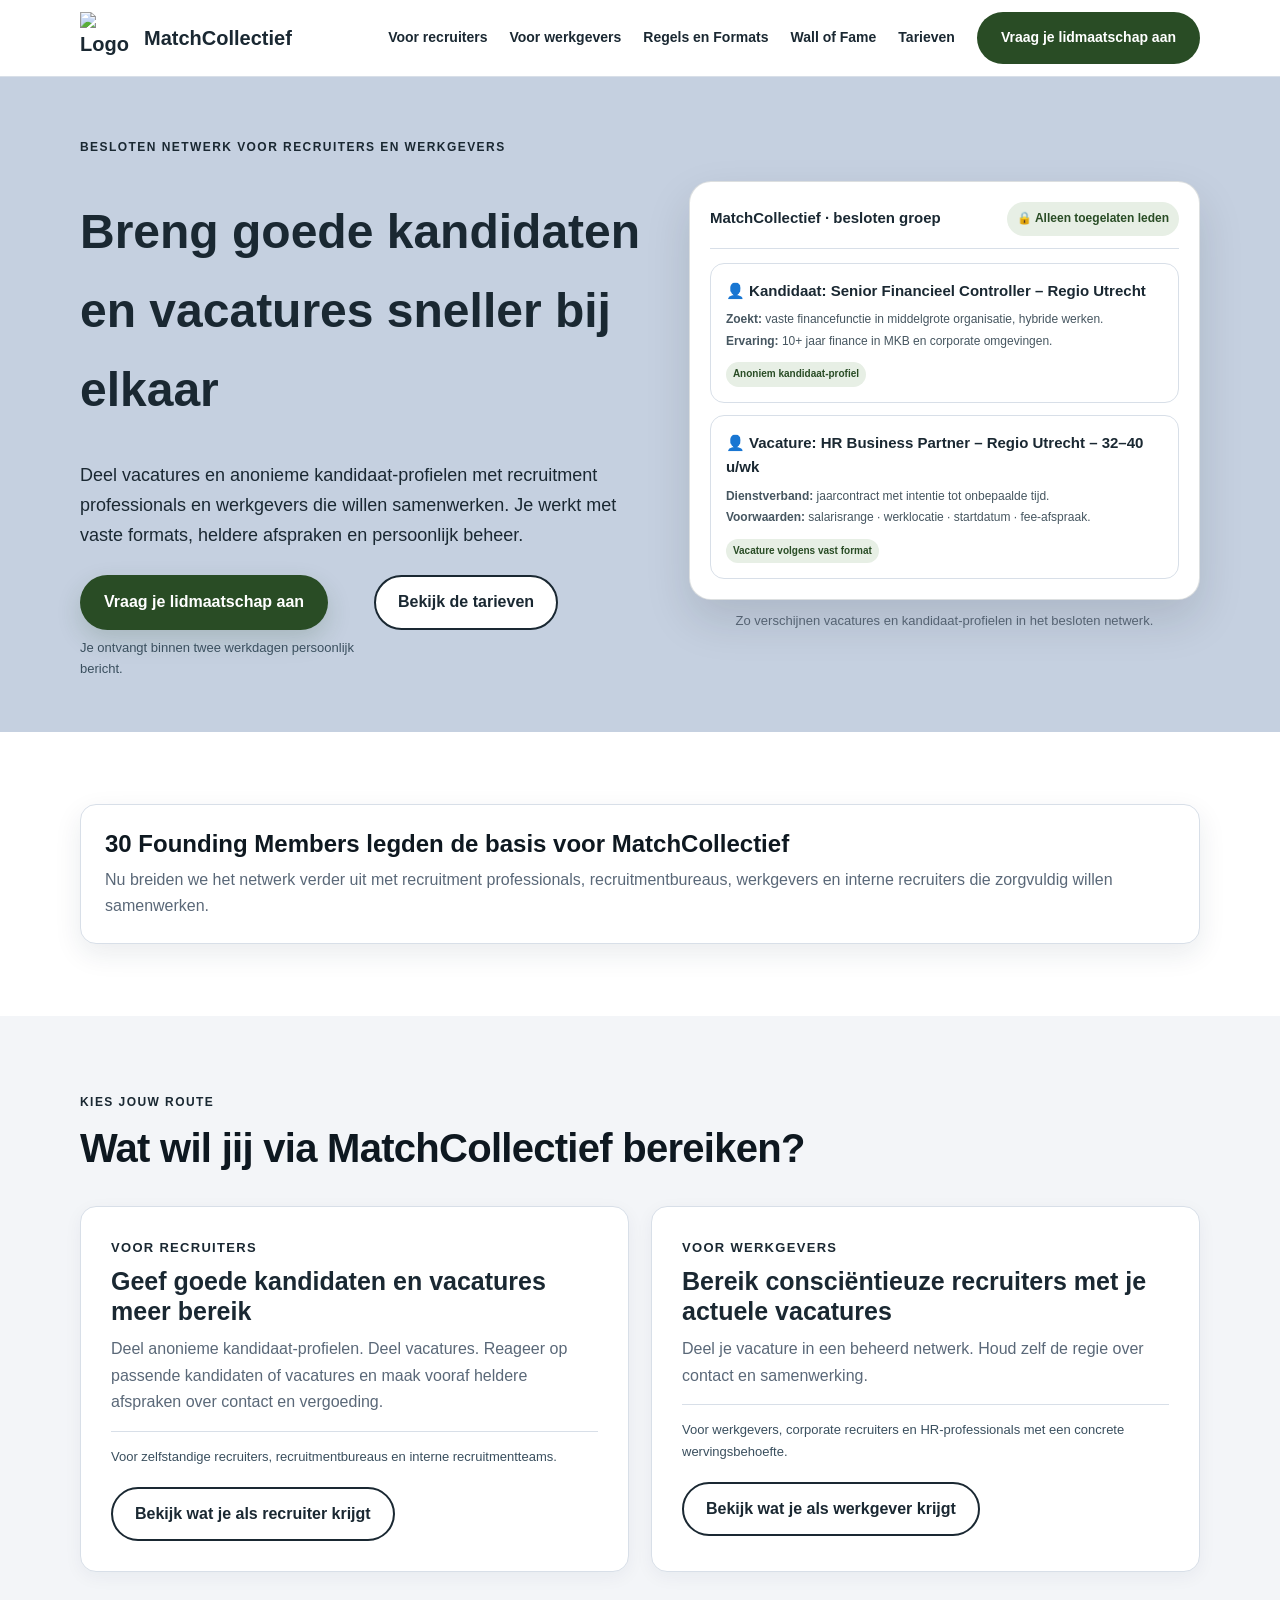
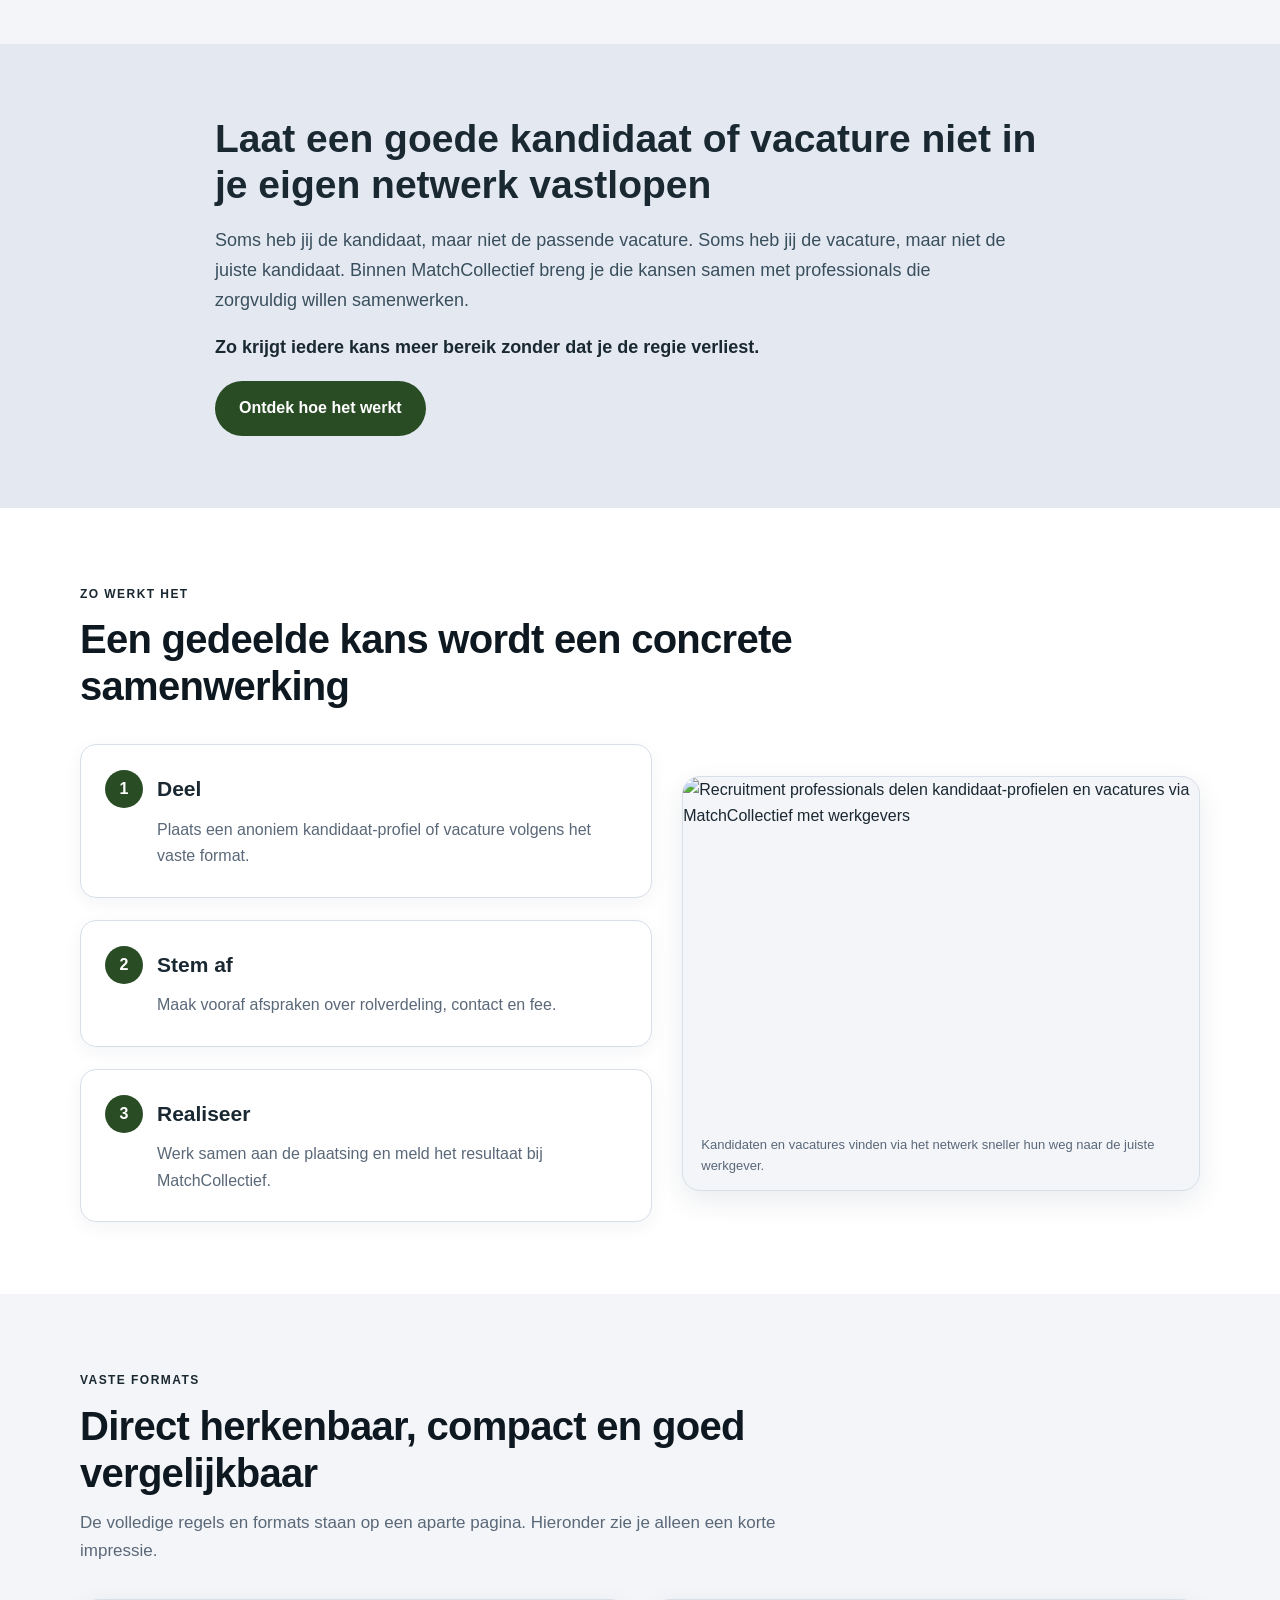
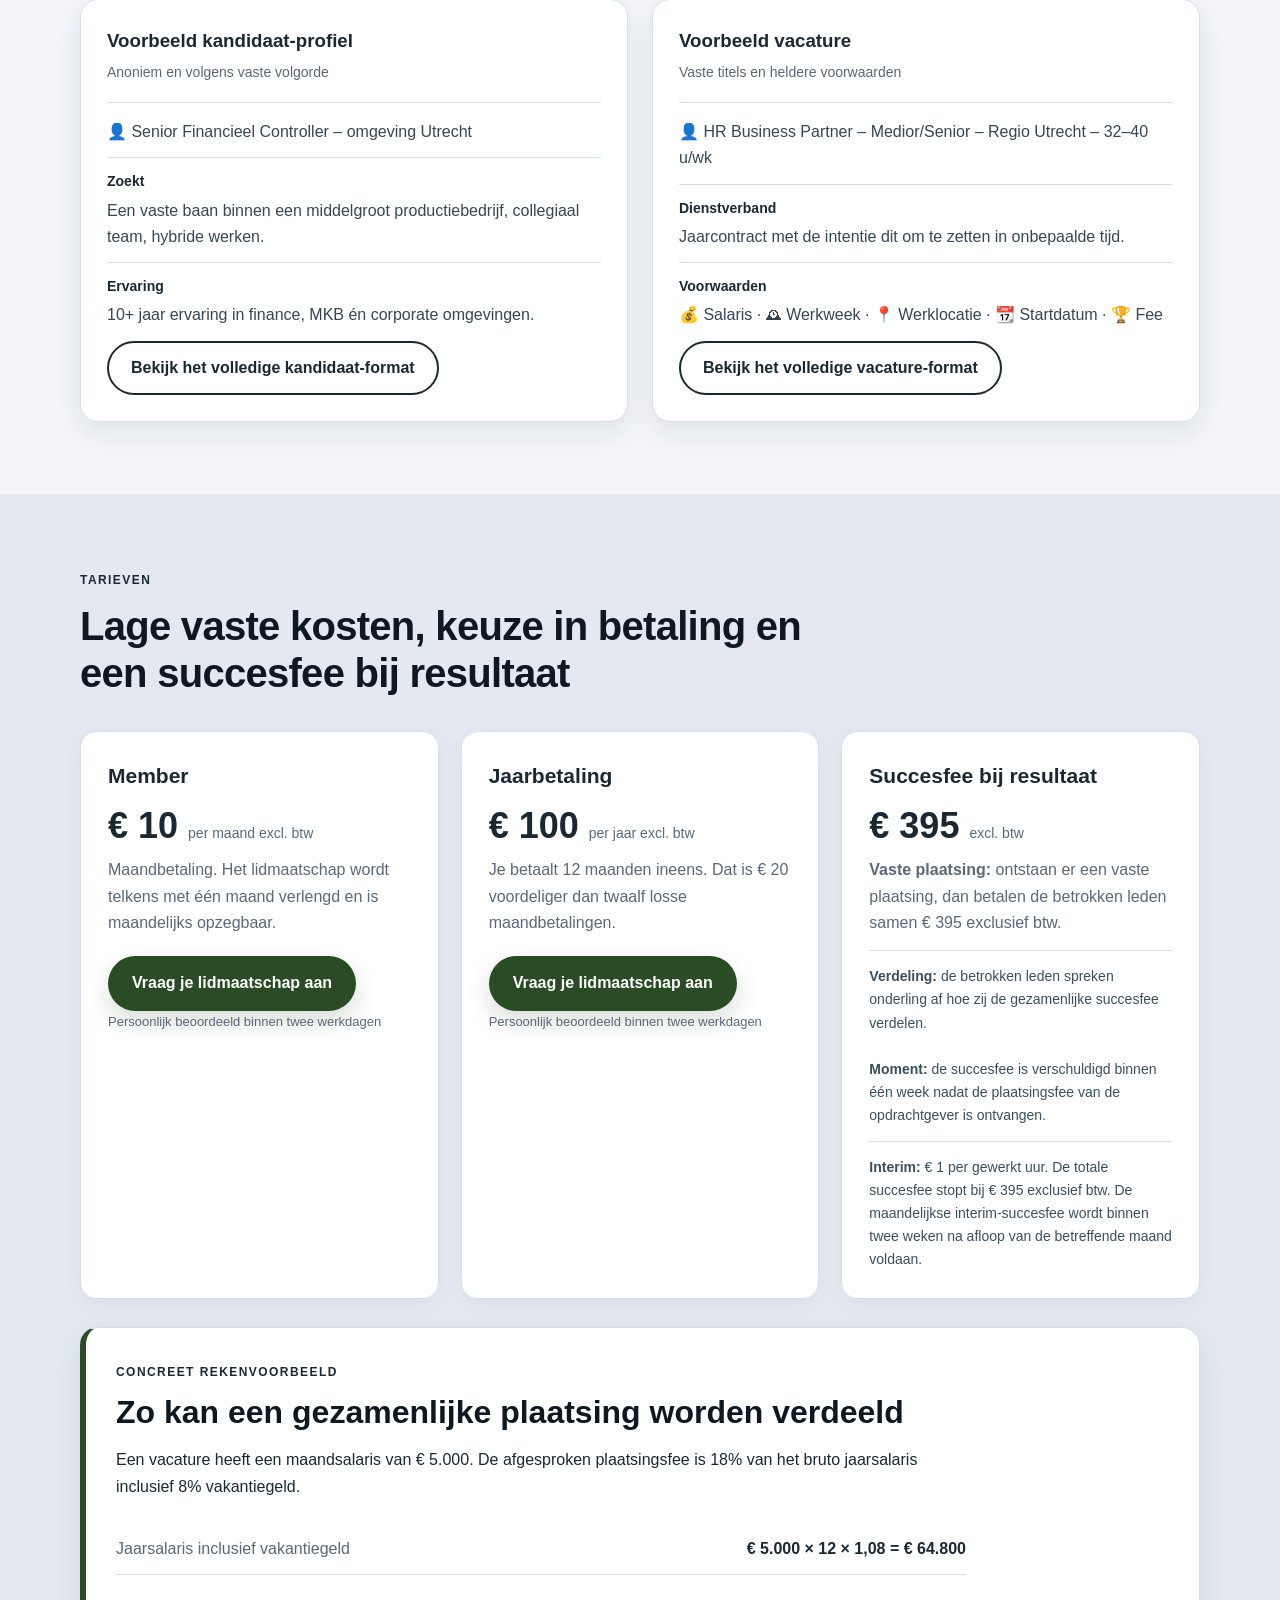
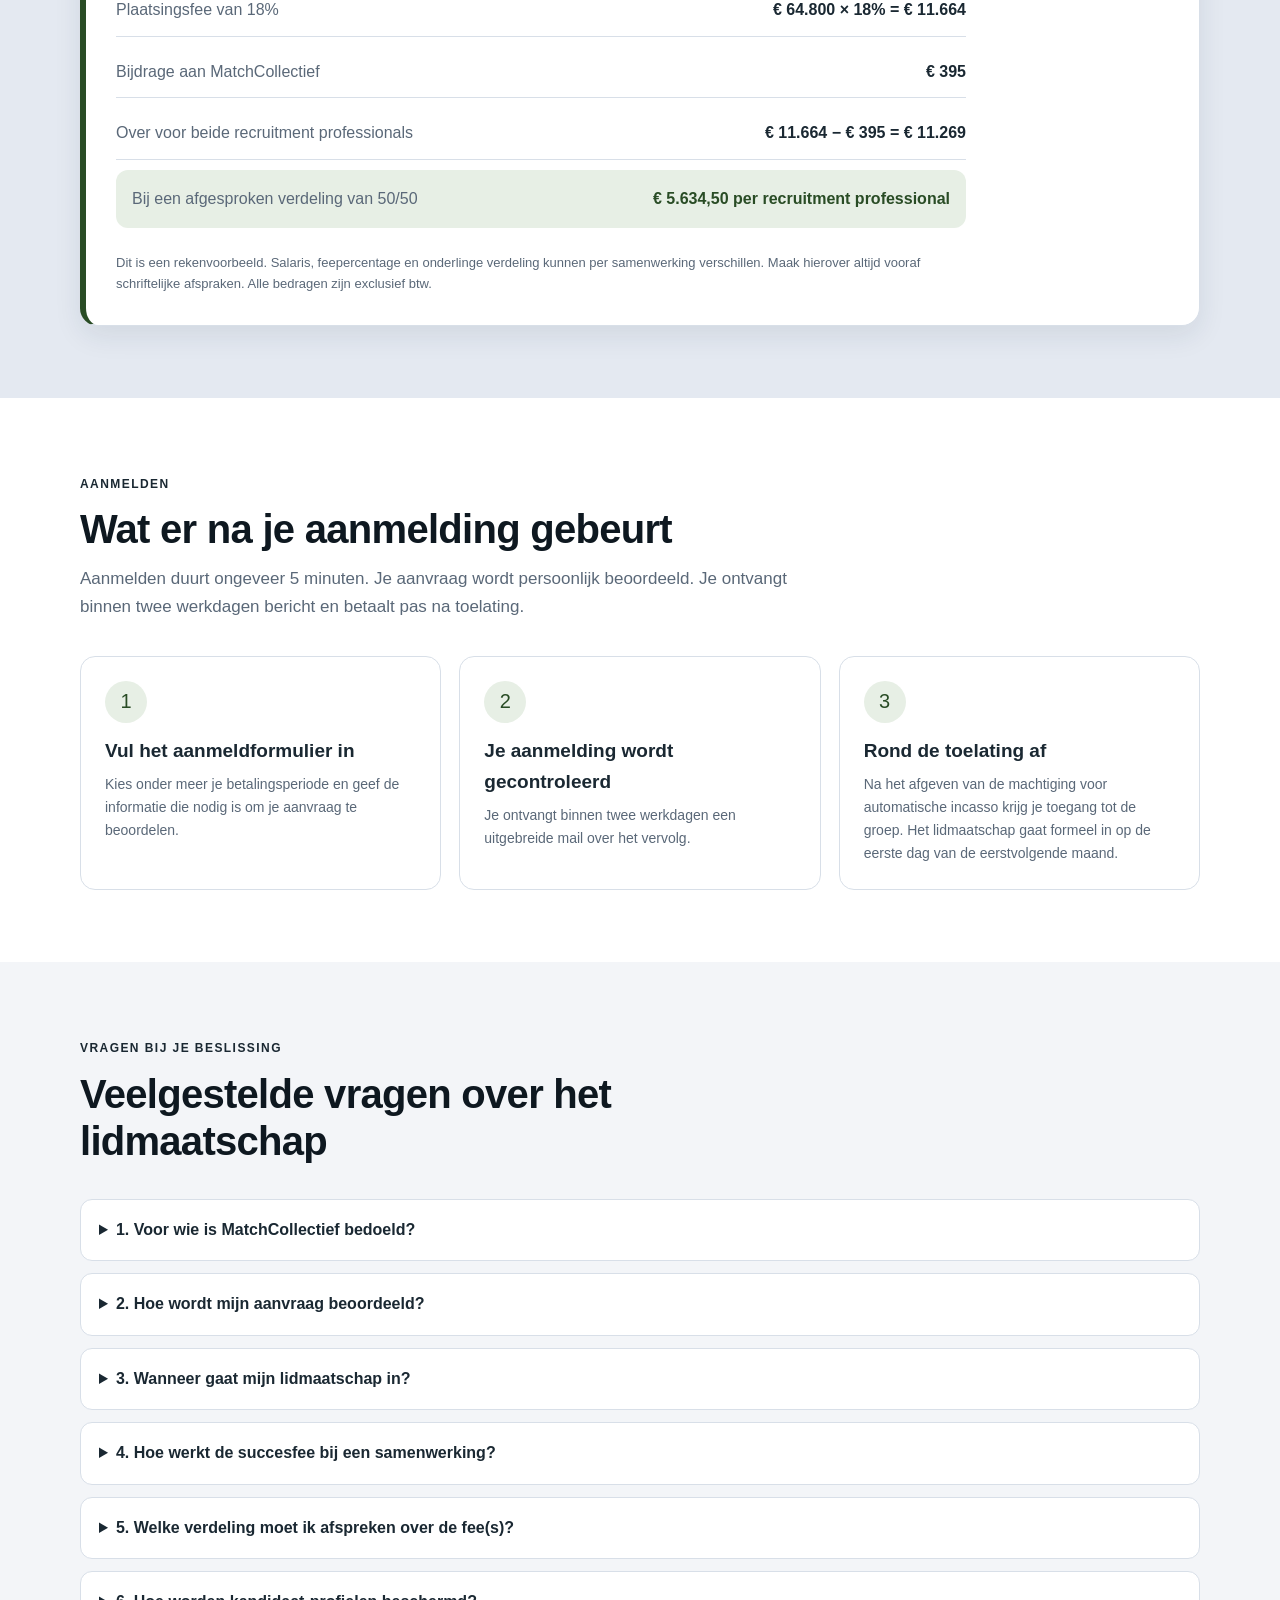
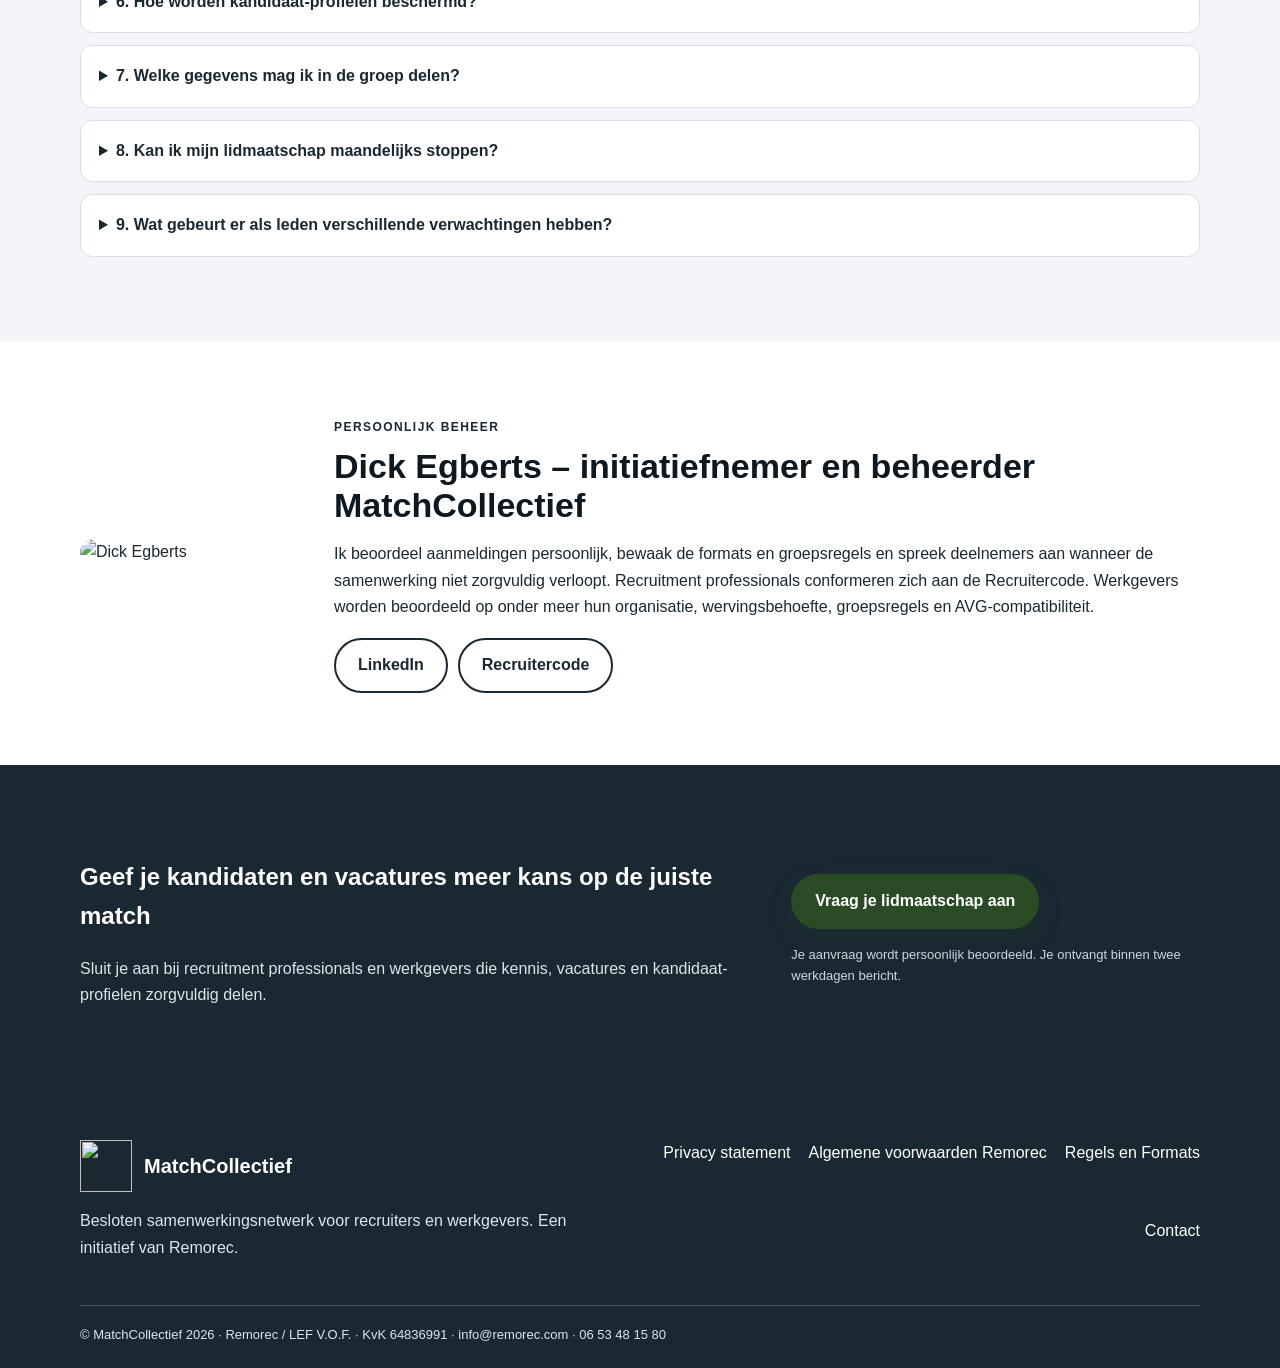
==== index.html @ 3b67b308 "Add files via upload" ====
<!doctype html><html lang="nl"><head><meta charset="utf-8"><meta name="viewport" content="width=device-width,initial-scale=1"><title>MatchCollectief | Vraag je lidmaatschap aan</title><meta name="description" content="Deel vacatures en anonieme kandidaat-profielen in een zorgvuldig beheerd netwerk voor recruiters en werkgevers."><link rel="stylesheet" href="assets/style.css"><link rel="icon" href="assets/matchcollectief-logo.webp"><meta name="theme-color" content="#C5D0E0"></head><body>
<nav><div class="wrap nav-inner">
<a class="brand" href="index.html"><img src="assets/matchcollectief-logo.webp" alt="Logo MatchCollectief"><span>MatchCollectief</span></a>
<button class="menu-toggle" aria-label="Menu openen">☰</button>
<div class="nav-links">
<a href="voor-recruiters.html">Voor recruiters</a><a href="voor-werkgevers.html">Voor werkgevers</a><a href="regels-en-formats.html">Regels en Formats</a><a href="wall-of-fame.html">Wall of Fame</a><a href="index.html#tarieven">Tarieven</a><a class="btn btn-green" href="aanmelden.html">Vraag je lidmaatschap aan</a>
</div></div></nav><header class="hero-conversion"><div class="wrap hero-grid"><div><span class="eyebrow">BESLOTEN NETWERK VOOR RECRUITERS EN WERKGEVERS</span><h1>Breng goede kandidaten en vacatures sneller bij elkaar</h1><p class="lead">Deel vacatures en anonieme kandidaat-profielen met recruitment professionals en werkgevers die willen samenwerken. Je werkt met vaste formats, heldere afspraken en persoonlijk beheer.</p><div class="primary-wrap"><div class="primary-action"><a class="btn btn-primary-site" href="aanmelden.html">Vraag je lidmaatschap aan</a><span class="helper">Je ontvangt binnen twee werkdagen persoonlijk bericht.</span></div><a class="btn btn-outline" href="#tarieven">Bekijk de tarieven</a></div></div><div><div class="product-visual" aria-label="Voorbeeld van berichten in de besloten MatchCollectief-groep">
<div class="product-head"><div class="group-name">MatchCollectief · besloten groep</div><div class="lock-badge">🔒 Alleen toegelaten leden</div></div>
<div class="network-post"><h4>👤 Kandidaat: Senior Financieel Controller – Regio Utrecht</h4><p><strong>Zoekt:</strong> vaste financefunctie in middelgrote organisatie, hybride werken.</p><p><strong>Ervaring:</strong> 10+ jaar finance in MKB en corporate omgevingen.</p><span class="post-chip">Anoniem kandidaat-profiel</span></div>
<div class="network-post"><h4>👤 Vacature: HR Business Partner – Regio Utrecht – 32–40 u/wk</h4><p><strong>Dienstverband:</strong> jaarcontract met intentie tot onbepaalde tijd.</p><p><strong>Voorwaarden:</strong> salarisrange · werklocatie · startdatum · fee-afspraak.</p><span class="post-chip">Vacature volgens vast format</span></div>
</div><p class="product-caption">Zo verschijnen vacatures en kandidaat-profielen in het besloten netwerk.</p></div></div></header><section><div class="wrap"><div class="member-proof"><h3>30 Founding Members legden de basis voor MatchCollectief</h3><p>Nu breiden we het netwerk verder uit met recruitment professionals, recruitmentbureaus, werkgevers en interne recruiters die zorgvuldig willen samenwerken.</p>
<!-- ACTUELE CIJFERS: hier later maximaal 3 controleerbare metrics toevoegen: gedeelde vacatures, gedeelde kandidaat-profielen, samenwerkingen/plaatsingen. Niet tonen zolang cijfers niet betrouwbaar/substantieel zijn. -->
</div></div></section><section class="alt"><div class="wrap"><div class="section-head"><span class="eyebrow">KIES JOUW ROUTE</span><h2>Wat wil jij via MatchCollectief bereiken?</h2></div><div class="grid-2">
<article class="card route-card"><div class="route-title">Voor recruiters</div><h3>Geef goede kandidaten en vacatures meer bereik</h3><p>Deel anonieme kandidaat-profielen. Deel vacatures. Reageer op passende kandidaten of vacatures en maak vooraf heldere afspraken over contact en vergoeding.</p><p class="extra">Voor zelfstandige recruiters, recruitmentbureaus en interne recruitmentteams.</p><a class="btn btn-outline" href="voor-recruiters.html">Bekijk wat je als recruiter krijgt</a></article>
<article class="card route-card"><div class="route-title">Voor werkgevers</div><h3>Bereik consciëntieuze recruiters met je actuele vacatures</h3><p>Deel je vacature in een beheerd netwerk. Houd zelf de regie over contact en samenwerking.</p><p class="extra">Voor werkgevers, corporate recruiters en HR-professionals met een concrete wervingsbehoefte.</p><a class="btn btn-outline" href="voor-werkgevers.html">Bekijk wat je als werkgever krijgt</a></article>
</div></div></section><section class="desire-block"><div class="wrap desire-inner"><h2>Laat een goede kandidaat of vacature niet in je eigen netwerk vastlopen</h2><p>Soms heb jij de kandidaat, maar niet de passende vacature. Soms heb jij de vacature, maar niet de juiste kandidaat. Binnen MatchCollectief breng je die kansen samen met professionals die zorgvuldig willen samenwerken.</p><p class="closing">Zo krijgt iedere kans meer bereik zonder dat je de regie verliest.</p><a class="btn btn-green" href="#zo-werkt-het">Ontdek hoe het werkt</a></div></section><section id="zo-werkt-het"><div class="wrap"><div class="section-head"><span class="eyebrow">ZO WERKT HET</span><h2>Een gedeelde kans wordt een concrete samenwerking</h2></div><div class="working-grid"><div class="grid-3 steps"><article class="card step"><h3>Deel</h3><p>Plaats een anoniem kandidaat-profiel of vacature volgens het vaste format.</p></article><article class="card step"><h3>Stem af</h3><p>Maak vooraf afspraken over rolverdeling, contact en fee.</p></article><article class="card step"><h3>Realiseer</h3><p>Werk samen aan de plaatsing en meld het resultaat bij MatchCollectief.</p></article></div><figure class="working-visual"><img src="assets/matchcollectief-werking.webp" alt="Recruitment professionals delen kandidaat-profielen en vacatures via MatchCollectief met werkgevers" width="1200" height="800" loading="lazy"><figcaption>Kandidaten en vacatures vinden via het netwerk sneller hun weg naar de juiste werkgever.</figcaption></figure></div></div></section><section class="alt"><div class="wrap"><div class="section-head"><span class="eyebrow">VASTE FORMATS</span><h2>Direct herkenbaar, compact en goed vergelijkbaar</h2><p>De volledige regels en formats staan op een aparte pagina. Hieronder zie je alleen een korte impressie.</p></div><div class="format-grid">
<div class="format-card"><h3>Voorbeeld kandidaat-profiel</h3><div class="format-sub">Anoniem en volgens vaste volgorde</div><div class="format-block"><div class="format-copy">👤 Senior Financieel Controller – omgeving Utrecht</div></div><div class="format-block"><div class="format-label">Zoekt</div><div class="format-copy">Een vaste baan binnen een middelgroot productiebedrijf, collegiaal team, hybride werken.</div></div><div class="format-block"><div class="format-label">Ervaring</div><div class="format-copy">10+ jaar ervaring in finance, MKB én corporate omgevingen.</div></div><a class="btn btn-outline" href="regels-en-formats.html#kandidaat">Bekijk het volledige kandidaat-format</a></div>
<div class="format-card"><h3>Voorbeeld vacature</h3><div class="format-sub">Vaste titels en heldere voorwaarden</div><div class="format-block"><div class="format-copy">👤 HR Business Partner – Medior/Senior – Regio Utrecht – 32–40 u/wk</div></div><div class="format-block"><div class="format-label">Dienstverband</div><div class="format-copy">Jaarcontract met de intentie dit om te zetten in onbepaalde tijd.</div></div><div class="format-block"><div class="format-label">Voorwaarden</div><div class="format-copy">💰 Salaris · 🕰 Werkweek · 📍 Werklocatie · 📆 Startdatum · 🏆 Fee</div></div><a class="btn btn-outline" href="regels-en-formats.html#vacature">Bekijk het volledige vacature-format</a></div>
</div></div></section><!-- RESULTATEN UIT HET NETWERK: voorlopig bewust niet gepubliceerd. Bij iedere toekomstige website-update opnieuw beoordelen zodra controleerbare cases/ervaringen beschikbaar zijn. --><section class="brand-section" id="tarieven"><div class="wrap"><div class="section-head"><span class="eyebrow">TARIEVEN</span><h2>Lage vaste kosten, keuze in betaling en een succesfee bij resultaat</h2></div><div class="grid-3">
<article class="card"><h3>Member</h3><div class="price">€ 10 <small>per maand excl. btw</small></div><p>Maandbetaling. Het lidmaatschap wordt telkens met één maand verlengd en is maandelijks opzegbaar.</p><a class="btn btn-primary-site" href="aanmelden.html?betaling=maand">Vraag je lidmaatschap aan</a><p class="apply-note">Persoonlijk beoordeeld binnen twee werkdagen</p></article>
<article class="card"><h3>Jaarbetaling</h3><div class="price">€ 100 <small>per jaar excl. btw</small></div><p>Je betaalt 12 maanden ineens. Dat is € 20 voordeliger dan twaalf losse maandbetalingen.</p><a class="btn btn-primary-site" href="aanmelden.html?betaling=jaar">Vraag je lidmaatschap aan</a><p class="apply-note">Persoonlijk beoordeeld binnen twee werkdagen</p></article>
<article class="card"><h3>Succesfee bij resultaat</h3><div class="price">€ 395 <small>excl. btw</small></div><p><strong>Vaste plaatsing:</strong> ontstaan er een vaste plaatsing, dan betalen de betrokken leden samen € 395 exclusief btw.</p><div class="fee-detail"><strong>Verdeling:</strong> de betrokken leden spreken onderling af hoe zij de gezamenlijke succesfee verdelen.<br><br><strong>Moment:</strong> de succesfee is verschuldigd binnen één week nadat de plaatsingsfee van de opdrachtgever is ontvangen.</div><div class="fee-detail"><strong>Interim:</strong> € 1 per gewerkt uur. De totale succesfee stopt bij € 395 exclusief btw. De maandelijkse interim-succesfee wordt binnen twee weken na afloop van de betreffende maand voldaan.</div></article>
</div><div class="fee-example"><div class="fee-example-copy"><span class="eyebrow">CONCREET REKENVOORBEELD</span><h3>Zo kan een gezamenlijke plaatsing worden verdeeld</h3><p>Een vacature heeft een maandsalaris van € 5.000. De afgesproken plaatsingsfee is 18% van het bruto jaarsalaris inclusief 8% vakantiegeld.</p><div class="calculation"><div><span>Jaarsalaris inclusief vakantiegeld</span><strong>€ 5.000 × 12 × 1,08 = € 64.800</strong></div><div><span>Plaatsingsfee van 18%</span><strong>€ 64.800 × 18% = € 11.664</strong></div><div><span>Bijdrage aan MatchCollectief</span><strong>€ 395</strong></div><div><span>Over voor beide recruitment professionals</span><strong>€ 11.664 − € 395 = € 11.269</strong></div><div class="calculation-result"><span>Bij een afgesproken verdeling van 50/50</span><strong>€ 5.634,50 per recruitment professional</strong></div></div><p class="fine-print">Dit is een rekenvoorbeeld. Salaris, feepercentage en onderlinge verdeling kunnen per samenwerking verschillen. Maak hierover altijd vooraf schriftelijke afspraken. Alle bedragen zijn exclusief btw.</p></div></div></div></section><section><div class="wrap"><div class="section-head"><span class="eyebrow">AANMELDEN</span><h2>Wat er na je aanmelding gebeurt</h2><p>Aanmelden duurt ongeveer 5 minuten. Je aanvraag wordt persoonlijk beoordeeld. Je ontvangt binnen twee werkdagen bericht en betaalt pas na toelating.</p></div><div class="process-grid"><article class="process-item"><div class="process-icon">1</div><h3>Vul het aanmeldformulier in</h3><p>Kies onder meer je betalingsperiode en geef de informatie die nodig is om je aanvraag te beoordelen.</p></article><article class="process-item"><div class="process-icon">2</div><h3>Je aanmelding wordt gecontroleerd</h3><p>Je ontvangt binnen twee werkdagen een uitgebreide mail over het vervolg.</p></article><article class="process-item"><div class="process-icon">3</div><h3>Rond de toelating af</h3><p>Na het afgeven van de machtiging voor automatische incasso krijg je toegang tot de groep. Het lidmaatschap gaat formeel in op de eerste dag van de eerstvolgende maand.</p></article></div></div></section><section class="alt"><div class="wrap"><div class="section-head"><span class="eyebrow">VRAGEN BIJ JE BESLISSING</span><h2>Veelgestelde vragen over het lidmaatschap</h2></div>
<details><summary>1. Voor wie is MatchCollectief bedoeld?</summary><div class="answer">Voor recruitment professionals en werkgevers die kandidaten en vacatures zorgvuldig willen delen en samenwerken op basis van een fee. Recruiters conformeren zich aan de Recruitercode; werkgevers handelen transparant en AVG-proof. Het netwerk is niet bedoeld voor salespitches, spam of zelfpromotie.</div></details>
<details><summary>2. Hoe wordt mijn aanvraag beoordeeld?</summary><div class="answer">Dick Egberts beoordeelt iedere aanvraag persoonlijk. Bij recruiters wordt de registratie bij de Recruitercode gecontroleerd; beperkte voorlopige toegang is mogelijk voordat definitieve toelating plaatsvindt. Werkgevers worden beoordeeld op een aantoonbare organisatie of zelfstandige onderneming, concrete wervingsbehoefte, akkoord met de groepsregels, AVG-compatibiliteit en geen gebruik voor acquisitie of databouw.</div></details>
<details><summary>3. Wanneer gaat mijn lidmaatschap in?</summary><div class="answer">Na het afgeven van de machtiging voor automatische incasso krijg je toegang tot de groep. Het lidmaatschap gaat formeel in op de eerste dag van de eerstvolgende maand, wanneer de gekozen contributieperiode ingaat.</div></details>
<details><summary>4. Hoe werkt de succesfee bij een samenwerking?</summary><div class="answer">Bij een vaste plaatsing dragen de betrokken leden gezamenlijk een succesfee van € 395 exclusief btw. Zij spreken zelf af hoe zij dat bedrag onderling verdelen. Bij interim geldt € 1 per gewerkt uur tot maximaal € 395 exclusief btw; de maandelijkse fee wordt binnen twee weken na afloop van de maand voldaan.</div></details>
<details><summary>5. Welke verdeling moet ik afspreken over de fee(s)?</summary><div class="answer">Gangbaar is om fee-bedragen, zowel voor de plaatsing zelf als de succesfee, 50/50 te verdelen. Echter staat het de leden vrij om een andere verdeling te kiezen.</div></details>
<details><summary>6. Hoe worden kandidaat-profielen beschermd?</summary><div class="answer">Kandidaat-profielen worden uitsluitend anoniem geplaatst en mogen geen identificeerbare gegevens bevatten. Kandidaten zijn gesproken en op de hoogte van een eventuele presentatie. Rechtstreeks benaderen buiten de betrokken recruiter om is niet toegestaan.</div></details>
<details><summary>7. Welke gegevens mag ik in de groep delen?</summary><div class="answer">Deel alleen informatie die past binnen het vaste kandidaat- of vacatureformat en waarvoor je een geldige grondslag hebt. Kandidaatgegevens blijven anoniem. Bij een werkgeversvacature mag de organisatienaam en een directe link naar de vacature op de eigen of werken-bij-website worden opgenomen.</div></details>
<details><summary>8. Kan ik mijn lidmaatschap maandelijks stoppen?</summary><div class="answer">Bij maandbetaling is het lidmaatschap maandelijks opzegbaar en eindigt het op de laatste dag van de lopende kalendermaand. Reeds betaalde contributie over die maand wordt niet gerestitueerd. Bij jaarbetaling loopt het lidmaatschap 12 maanden en is het jaarlijks opzegbaar.</div></details>
<details><summary>9. Wat gebeurt er als leden verschillende verwachtingen hebben?</summary><div class="answer">Fee-afspraken en de manier van samenwerken worden vooraf in de post kenbaar gemaakt of onderling afgestemd. Contact met kandidaten en opdrachtgevers verloopt via de betrokken recruiter(s), tenzij anders afgesproken. MatchCollectief bewaakt de groepsregels, maar de leden blijven zelf verantwoordelijk voor hun onderlinge afspraken en overeenkomsten.</div></details>
</div></section><section><div class="wrap profile"><img src="assets/dick-egberts.webp" alt="Dick Egberts"><div><span class="eyebrow">PERSOONLIJK BEHEER</span><h2>Dick Egberts – initiatiefnemer en beheerder MatchCollectief</h2><p>Ik beoordeel aanmeldingen persoonlijk, bewaak de formats en groepsregels en spreek deelnemers aan wanneer de samenwerking niet zorgvuldig verloopt. Recruitment professionals conformeren zich aan de Recruitercode. Werkgevers worden beoordeeld op onder meer hun organisatie, wervingsbehoefte, groepsregels en AVG-compatibiliteit.</p><div class="contact-links"><a class="btn btn-outline" href="https://www.linkedin.com/in/dickegberts/" target="_blank" rel="noopener">LinkedIn</a><a class="btn btn-outline" href="https://recruitercode.nl/?s=Dick+Egberts" target="_blank" rel="noopener">Recruitercode</a></div></div></div></section><section class="final-cta"><div class="wrap cta-grid"><div><h2>Geef je kandidaten en vacatures meer kans op de juiste match</h2><p>Sluit je aan bij recruitment professionals en werkgevers die kennis, vacatures en kandidaat-profielen zorgvuldig delen.</p></div><div class="primary-action"><a class="btn btn-primary-site" href="aanmelden.html">Vraag je lidmaatschap aan</a><span class="apply-note">Je aanvraag wordt persoonlijk beoordeeld. Je ontvangt binnen twee werkdagen bericht.</span></div></div></section><footer><div class="wrap"><div class="footer-grid"><div><a class="brand" style="color:#fff" href="index.html"><img src="assets/matchcollectief-logo.webp" alt=""><span>MatchCollectief</span></a><p>Besloten samenwerkingsnetwerk voor recruiters en werkgevers. Een initiatief van Remorec.</p></div><div class="footer-links"><a href="privacy.html">Privacy statement</a><a href="https://www.remorec.com/" target="_blank" rel="noopener">Algemene voorwaarden Remorec</a><a href="regels-en-formats.html">Regels en Formats</a><a href="mailto:info@remorec.com">Contact</a></div></div><div class="copyright">© MatchCollectief 2026 · Remorec / LEF V.O.F. · KvK 64836991 · info@remorec.com · 06 53 48 15 80</div></div></footer><script src="assets/site.js"></script></body></html>
---- assets/style.css ----
:root{
  --navy:#1A2832;
  --navy-deep:#0E1820;
  --steel:#3A4F5E;
  --brand:#C5D0E0;
  --brand-light:#E4E9F1;
  --paper:#F3F5F8;
  --white:#FFFFFF;
  --text:#1A2832;
  --muted:#5A6878;
  --line:#D8DFE8;
  --green:#294C25;
  --green-hover:#1E391B;
  --green-soft:#E7EFE5;
  --shadow:0 10px 28px rgba(20,43,71,.09);
  --radius:16px;
}
*{box-sizing:border-box}
html{scroll-behavior:smooth}
body{margin:0;font-family:Arial,Helvetica,sans-serif;color:var(--text);background:#fff;line-height:1.65;font-size:16px}
img{max-width:100%;display:block}
a{color:inherit}
.wrap{width:min(1120px,calc(100% - 40px));margin-inline:auto}
nav{position:sticky;top:0;z-index:50;background:rgba(255,255,255,.96);backdrop-filter:blur(10px);border-bottom:1px solid var(--line)}
.nav-inner{min-height:76px;display:flex;align-items:center;justify-content:space-between;gap:24px}
.brand{display:flex;align-items:center;gap:12px;text-decoration:none;font-size:20px;font-weight:800;color:var(--navy)}
.brand img{width:52px;height:52px;object-fit:contain}
.nav-links{display:flex;align-items:center;gap:22px}
.nav-links a{text-decoration:none;font-weight:700;font-size:14px}
.menu-toggle{display:none;border:0;background:none;font-size:28px;color:var(--navy)}
.btn{display:inline-flex;align-items:center;justify-content:center;text-decoration:none;font-weight:800;border-radius:999px;padding:12px 22px;border:2px solid transparent;transition:.2s}
.btn-green{background:var(--green);color:#fff}
.btn-green:hover{background:var(--green-hover);transform:translateY(-1px)}
.btn-outline{border-color:var(--navy);color:var(--navy);background:#fff}
.btn-light{background:#fff;color:var(--navy)}
.hero{background:var(--brand);padding:72px 0 68px;overflow:hidden}
.hero-grid{display:grid;grid-template-columns:1.25fr .75fr;gap:52px;align-items:center}
.eyebrow{display:inline-block;text-transform:uppercase;letter-spacing:.12em;font-size:12px;font-weight:900;color:var(--navy)}
.hero h1{font-size:clamp(34px,4.5vw,50px);line-height:1.12;letter-spacing:-.025em;margin:14px 0 18px;color:var(--navy-deep);max-width:790px}
.hero .lead{font-size:18px;color:var(--steel);max-width:760px}
.actions{display:flex;gap:12px;flex-wrap:wrap;margin-top:26px}
.logo-panel{background:rgba(255,255,255,.62);border:1px solid rgba(26,40,50,.12);border-radius:24px;padding:28px;display:grid;place-items:center}
.logo-panel img{width:min(330px,100%)}
.member-status{margin-top:24px;background:#fff;border-radius:14px;padding:18px 20px;border-left:5px solid var(--green)}
.member-status strong{display:block;color:var(--navy);font-size:19px}
.member-status span{color:var(--muted)}
section{padding:72px 0}
.alt{background:var(--paper)}
.brand-section{background:var(--brand-light)}
.section-head{max-width:760px;margin-bottom:34px}
.section-head h2{font-size:clamp(28px,3.5vw,40px);line-height:1.18;letter-spacing:-.018em;margin:10px 0 12px;color:var(--navy-deep)}
.section-head p{font-size:17px;color:var(--muted);margin:0}
.grid-2,.grid-3{display:grid;gap:22px}
.grid-2{grid-template-columns:repeat(2,1fr)}
.grid-3{grid-template-columns:repeat(3,1fr)}
.card{background:#fff;border:1px solid var(--line);border-radius:var(--radius);padding:27px;box-shadow:0 5px 18px rgba(20,43,71,.05)}
.card h3{margin:0 0 10px;color:var(--navy);font-size:21px}
.card p{margin:0;color:var(--muted)}
.card .btn{margin-top:20px}
.checks{list-style:none;padding:0;margin:0}
.checks li{position:relative;padding:7px 0 7px 28px}
.checks li::before{content:"✓";position:absolute;left:0;color:var(--green);font-weight:900}
.steps{counter-reset:step}
.step{position:relative;padding-left:76px}
.step::before{counter-increment:step;content:counter(step);position:absolute;left:24px;top:25px;width:38px;height:38px;border-radius:50%;background:var(--green);color:#fff;display:grid;place-items:center;font-weight:900}
.price{font-size:36px;font-weight:900;color:var(--navy);line-height:1.1;margin:12px 0}
.price small{font-size:14px;font-weight:400;color:var(--muted)}
.notice{background:var(--green-soft);border:1px solid #BFD1BC;border-radius:14px;padding:18px 20px;margin-top:22px}
.profile{display:grid;grid-template-columns:220px 1fr;gap:34px;align-items:center}
.profile img{border-radius:18px;width:100%}
.profile h2{margin:8px 0 12px;color:var(--navy-deep);font-size:34px;line-height:1.15}
.contact-links{display:flex;gap:10px;flex-wrap:wrap;margin-top:18px}
.format-grid{display:grid;grid-template-columns:1fr 1fr;gap:24px}
.format-card{background:#fff;border:1px solid var(--line);border-radius:18px;padding:26px;box-shadow:var(--shadow)}
.format-card h3{margin:0 0 4px;color:var(--navy)}
.format-card .format-sub{font-size:14px;color:var(--muted);margin-bottom:18px}
.format-block{padding:12px 0;border-top:1px solid var(--line)}
.format-block:first-of-type{border-top:0}
.format-label{font-weight:900;color:var(--navy);font-size:14px}
.format-copy{white-space:pre-line;color:#364752;margin-top:4px}
details{background:#fff;border:1px solid var(--line);border-radius:12px;margin:0 0 12px;padding:0 18px}
summary{cursor:pointer;font-weight:800;color:var(--navy);padding:17px 0}
.answer{padding:0 0 18px;color:var(--muted)}
.cta{background:var(--green);color:#fff}
.cta h2{font-size:clamp(28px,3.6vw,39px);line-height:1.15;margin:0 0 10px}
.cta-grid{display:grid;grid-template-columns:1.25fr .75fr;gap:30px;align-items:center}
.member-grid{display:grid;grid-template-columns:repeat(3,1fr);gap:18px}
.member-card{border:1px solid var(--line);border-radius:14px;background:#fff;padding:22px;display:flex;flex-direction:column;min-height:188px}
.member-card .nr{font-size:12px;font-weight:900;color:var(--steel)}
.member-card h3{margin:7px 0 5px;color:var(--navy)}
.member-card p{margin:0 0 4px;color:var(--muted)}
.member-card a{margin-top:auto;padding-top:12px;color:var(--green);font-weight:900;text-decoration:none}
.member-card.open{border:2px dashed var(--green);background:var(--green-soft)}
.legal{max-width:860px}
.legal h1{font-size:40px;color:var(--navy-deep);line-height:1.15}
.legal h2{font-size:25px;color:var(--navy);margin-top:36px}
.legal h3{font-size:19px;color:var(--navy);margin-top:26px}
.legal p,.legal li{color:#465660}
footer{background:var(--navy);color:#DDE5ED;padding:44px 0 22px}
.footer-grid{display:grid;grid-template-columns:1fr 1fr;gap:30px}
.footer-links{display:flex;justify-content:flex-end;gap:18px;flex-wrap:wrap}
.footer-links a{color:#fff;text-decoration:none}
.copyright{border-top:1px solid #45545E;margin-top:28px;padding-top:18px;font-size:13px}
@media(max-width:880px){
 .hero-grid,.grid-2,.grid-3,.format-grid,.profile,.cta-grid,.footer-grid{grid-template-columns:1fr}
 .member-grid{grid-template-columns:1fr 1fr}
 .menu-toggle{display:block}
 .nav-links{display:none;position:absolute;top:76px;left:0;right:0;background:#fff;padding:20px;box-shadow:var(--shadow);flex-direction:column;align-items:stretch}
 .nav-links.open{display:flex}
 .footer-links{justify-content:flex-start}
}
@media(max-width:560px){
 .wrap{width:min(100% - 28px,1120px)}
 .hero{padding:54px 0}
 .hero h1{font-size:34px}
 .actions{flex-direction:column}
 .btn{width:100%}
 .member-grid{grid-template-columns:1fr}
 section{padding:58px 0}
}

/* v3 homepage conversion additions */
.hero-conversion{background:var(--brand);padding:56px 0 52px}
.hero-conversion .hero-grid{grid-template-columns:1.05fr .95fr;gap:44px;align-items:center}
.hero-conversion h1{font-size:clamp(34px,4vw,48px);max-width:720px}
.hero-conversion .lead{font-size:18px;max-width:720px}
.primary-wrap{margin-top:25px;display:flex;align-items:flex-start;gap:14px;flex-wrap:wrap}
.primary-action{display:flex;flex-direction:column;align-items:flex-start;gap:7px}
.primary-action .helper{font-size:13px;color:var(--steel);max-width:280px}
.btn-primary-site{background:var(--green);color:#fff;box-shadow:0 10px 25px rgba(41,76,37,.18)}
.btn-primary-site:hover{background:var(--green-hover);transform:translateY(-1px)}
.product-visual{position:relative;background:#fff;border:1px solid rgba(26,40,50,.15);border-radius:22px;padding:20px;box-shadow:0 20px 45px rgba(14,24,32,.13)}
.product-head{display:flex;align-items:center;justify-content:space-between;border-bottom:1px solid var(--line);padding-bottom:12px;margin-bottom:14px}
.product-head .group-name{font-weight:900;color:var(--navy);font-size:15px}.lock-badge{font-size:12px;font-weight:800;background:var(--green-soft);color:var(--green);padding:7px 10px;border-radius:999px}
.network-post{border:1px solid var(--line);border-radius:14px;padding:15px;margin-top:12px;background:#fff}
.network-post .post-meta{font-size:11px;color:var(--muted);margin-bottom:8px}.network-post h4{margin:0 0 8px;color:var(--navy);font-size:15px}.network-post p{font-size:12px;line-height:1.45;margin:4px 0;color:#465660}.post-chip{display:inline-block;font-size:10px;font-weight:800;color:var(--green);background:var(--green-soft);padding:4px 7px;border-radius:999px;margin-top:8px}
.product-caption{font-size:13px;color:var(--muted);text-align:center;margin:10px 0 0}
.member-proof{background:#fff;border:1px solid var(--line);border-radius:16px;padding:24px;box-shadow:var(--shadow)}
.member-proof h3{font-size:24px;line-height:1.25;margin:0 0 8px;color:var(--navy-deep)}.member-proof p{margin:0;color:var(--muted)}
.metric-row{display:flex;gap:18px;flex-wrap:wrap;margin-top:16px}.metric{min-width:150px;padding:12px 14px;border-radius:12px;background:var(--paper)}.metric strong{display:block;font-size:24px;color:var(--navy)}.metric span{font-size:12px;color:var(--muted)}
.route-card{padding:30px}.route-card .route-title{font-size:13px;text-transform:uppercase;letter-spacing:.1em;font-weight:900;color:var(--navy)}.route-card h3{font-size:25px;line-height:1.2;margin:8px 0 10px}.route-card .extra{margin-top:15px;padding-top:14px;border-top:1px solid var(--line);font-size:13px;color:var(--steel)}
.desire-block{background:var(--brand-light)}.desire-inner{max-width:850px}.desire-inner h2{font-size:clamp(28px,3.2vw,39px);margin:0 0 12px;line-height:1.18}.desire-inner p{font-size:18px;color:var(--steel);max-width:800px}.desire-inner .closing{font-weight:800;color:var(--navy);margin-top:10px}
.fee-detail{margin-top:14px;padding-top:14px;border-top:1px solid var(--line);font-size:14px;color:var(--steel)}
.success-note{margin-top:28px}
.working-grid{display:grid;grid-template-columns:1.05fr .95fr;gap:30px;align-items:center}
.working-grid .grid-3{grid-template-columns:1fr}
.working-visual{margin:0;background:var(--paper);border:1px solid var(--line);border-radius:18px;overflow:hidden;box-shadow:var(--shadow)}
.working-visual img{width:100%;height:auto;aspect-ratio:3/2;object-fit:cover}
.working-visual figcaption{padding:13px 18px;color:var(--muted);font-size:13px}
.fee-example{margin-top:28px;background:#fff;border:1px solid var(--line);border-left:6px solid var(--green);border-radius:18px;padding:30px;box-shadow:var(--shadow)}
.fee-example-copy{max-width:850px}
.fee-example h3{font-size:clamp(24px,3vw,32px);line-height:1.2;margin:8px 0 12px;color:var(--navy-deep)}
.calculation{display:grid;gap:10px;margin:24px 0}
.calculation>div{display:flex;justify-content:space-between;gap:22px;padding:12px 0;border-bottom:1px solid var(--line)}
.calculation span{color:var(--muted)}
.calculation strong{text-align:right;color:var(--navy)}
.calculation .calculation-result{background:var(--green-soft);border:0;border-radius:12px;padding:16px}
.calculation-result strong{color:var(--green)}
.fine-print{font-size:13px;color:var(--muted);margin:0}
.process-grid{display:grid;grid-template-columns:repeat(3,1fr);gap:18px}.process-item{background:#fff;border:1px solid var(--line);border-radius:15px;padding:24px}.process-icon{width:42px;height:42px;border-radius:50%;background:var(--green-soft);color:var(--green);display:grid;place-items:center;font-size:20px;margin-bottom:12px}.process-item h3{font-size:19px;margin:0 0 7px}.process-item p{font-size:14px;color:var(--muted);margin:0}
.apply-note{font-size:13px;color:var(--muted);margin-top:8px}.final-cta{background:var(--navy);color:#fff}.final-cta h2{color:#fff}.final-cta p{color:#dce4e8}.final-cta .apply-note{color:#cbd7dc}.final-cta .btn-primary-site{background:var(--green);color:#fff}
@media(max-width:880px){.hero-conversion .hero-grid,.process-grid,.working-grid{grid-template-columns:1fr}.product-visual{max-width:600px}.hero-conversion{padding-top:44px}.product-visual{order:2}}
@media(max-width:560px){.hero-conversion h1{font-size:33px}.primary-wrap{flex-direction:column}.primary-action,.primary-action .btn{width:100%}.product-visual{padding:14px}.network-post{padding:12px}.member-proof h3{font-size:21px}.route-card h3{font-size:22px}.fee-example{padding:22px}.calculation>div{display:block}.calculation strong{display:block;text-align:left;margin-top:4px}}

/* v8 aanmeldformulier */
.form-page{background:var(--paper)}
.form-hero{background:var(--brand);padding:50px 0 44px}
.form-hero-inner{max-width:820px}
.form-hero h1{font-size:clamp(34px,4vw,48px);line-height:1.12;letter-spacing:-.025em;margin:12px 0 14px;color:var(--navy-deep)}
.form-hero p{font-size:18px;color:var(--steel);margin:0;max-width:790px}
.form-main{padding:48px 0 72px}
.form-layout{display:grid;grid-template-columns:minmax(0,1fr) 310px;gap:28px;align-items:start}
.application-form{display:grid;gap:20px}
.form-section{background:#fff;border:1px solid var(--line);border-radius:18px;padding:28px;box-shadow:var(--shadow)}
.form-section-heading{display:flex;gap:15px;align-items:flex-start;margin-bottom:22px}
.form-section-heading h2{font-size:23px;line-height:1.25;margin:1px 0 4px;color:var(--navy-deep)}
.form-section-heading p{margin:0;color:var(--muted);font-size:14px}
.form-step{flex:0 0 36px;width:36px;height:36px;border-radius:50%;display:grid;place-items:center;background:var(--green);color:#fff;font-weight:900}
.choice-grid{display:grid;grid-template-columns:repeat(3,minmax(0,1fr));gap:11px}
.choice-grid-wide{grid-template-columns:repeat(2,minmax(0,1fr))}
.choice-card,.payment-card{position:relative;display:flex;align-items:flex-start;gap:10px;border:1px solid var(--line);border-radius:13px;padding:14px 15px;cursor:pointer;background:#fff;transition:.18s}
.choice-card:hover,.payment-card:hover{border-color:#9AAABA;background:var(--paper)}
.choice-card:has(input:checked),.payment-card:has(input:checked){border-color:var(--green);box-shadow:0 0 0 1px var(--green);background:var(--green-soft)}
.choice-card input,.payment-card input,.inline-choices input{margin:4px 0 0;accent-color:var(--green)}
.choice-card span{font-weight:800;color:var(--navy);line-height:1.4}
.conditional-field{margin-top:18px;padding:18px;background:var(--green-soft);border:1px solid #BFD1BC;border-radius:14px}
.conditional-field[hidden]{display:none}
.conditional-field fieldset{border:0;padding:0;margin:0}
.conditional-field legend{font-weight:900;color:var(--navy);margin-bottom:12px}
.inline-choices{display:flex;flex-wrap:wrap;gap:10px 22px}
.inline-choices label{display:flex;align-items:flex-start;gap:7px;color:#364752;cursor:pointer}
.form-grid{display:grid;grid-template-columns:1fr 1fr;gap:18px}
.form-field{display:flex;flex-direction:column;gap:7px}
.form-field-full{grid-column:1/-1}
.form-field-spaced{margin-top:20px}
.form-field label{font-weight:800;color:var(--navy);font-size:14px}
.optional{font-weight:400;color:var(--muted);font-size:12px}
.form-field input,.form-field textarea{width:100%;font:inherit;color:var(--text);background:#fff;border:1px solid #B9C4D0;border-radius:10px;padding:12px 13px;outline:none}
.form-field textarea{resize:vertical;min-height:112px}
.form-field input:focus,.form-field textarea:focus{border-color:var(--green);box-shadow:0 0 0 3px rgba(41,76,37,.13)}
.payment-grid{display:grid;grid-template-columns:1fr 1fr;gap:14px}
.payment-card span{display:flex;flex-direction:column;gap:2px}
.payment-card strong{font-size:17px;color:var(--navy)}
.payment-card small{font-size:14px;color:var(--steel)}
.payment-card em{font-size:12px;color:var(--green);font-style:normal;font-weight:800;margin-top:3px}
.form-submit-area{background:#fff;border:1px solid var(--line);border-radius:18px;padding:24px 28px;box-shadow:var(--shadow)}
.form-submit-area .btn{border:0;cursor:pointer;font-size:16px}
.form-submit-area .btn:disabled{opacity:.65;cursor:wait;transform:none}
.privacy-note{font-size:13px;color:var(--muted);margin:12px 0 0;max-width:650px}
.privacy-note a{color:var(--green);font-weight:800}
.form-status{margin-top:10px;font-size:14px}
.form-status-error{color:#8B1E1E;background:#FBEAEA;border:1px solid #E7BABA;border-radius:9px;padding:10px 12px}
.form-aside{position:sticky;top:100px}
.form-aside-card{background:var(--navy);color:#fff;border-radius:18px;padding:25px;box-shadow:var(--shadow)}
.form-aside-card h2{font-size:22px;line-height:1.25;margin:0 0 14px}
.form-aside-card ol{padding-left:22px;margin:0 0 20px}
.form-aside-card li{margin-bottom:10px;color:#DDE5ED}
.form-aside-card p{margin:0;color:#DDE5ED}
.form-aside-card a{color:#fff;font-weight:800}
.thank-you-main{padding:78px 0;min-height:62vh;display:grid;align-items:center}
.thank-you-wrap{display:grid;place-items:center}
.thank-you-card{max-width:700px;background:#fff;border:1px solid var(--line);border-radius:22px;padding:42px;text-align:center;box-shadow:var(--shadow)}
.thank-you-card h1{font-size:clamp(32px,4vw,45px);line-height:1.15;color:var(--navy-deep);margin:10px 0 16px}
.thank-you-card p{font-size:17px;color:var(--steel);max-width:590px;margin:0 auto 14px}
.thank-you-card .btn{margin-top:12px}
.success-mark{width:58px;height:58px;border-radius:50%;display:grid;place-items:center;background:var(--green-soft);color:var(--green);font-size:30px;font-weight:900;margin:0 auto 17px}
@media(max-width:880px){.form-layout{grid-template-columns:1fr}.form-aside{position:static}.form-aside-card{max-width:none}}
@media(max-width:650px){.form-hero{padding:42px 0 36px}.form-hero h1{font-size:34px}.form-main{padding:30px 0 54px}.form-section,.form-submit-area{padding:22px 18px}.form-section-heading h2{font-size:20px}.choice-grid,.choice-grid-wide,.payment-grid,.form-grid{grid-template-columns:1fr}.form-field-full{grid-column:auto}.inline-choices{flex-direction:column;gap:9px}.thank-you-main{padding:46px 0}.thank-you-card{padding:30px 20px}.thank-you-card .btn{width:100%}}
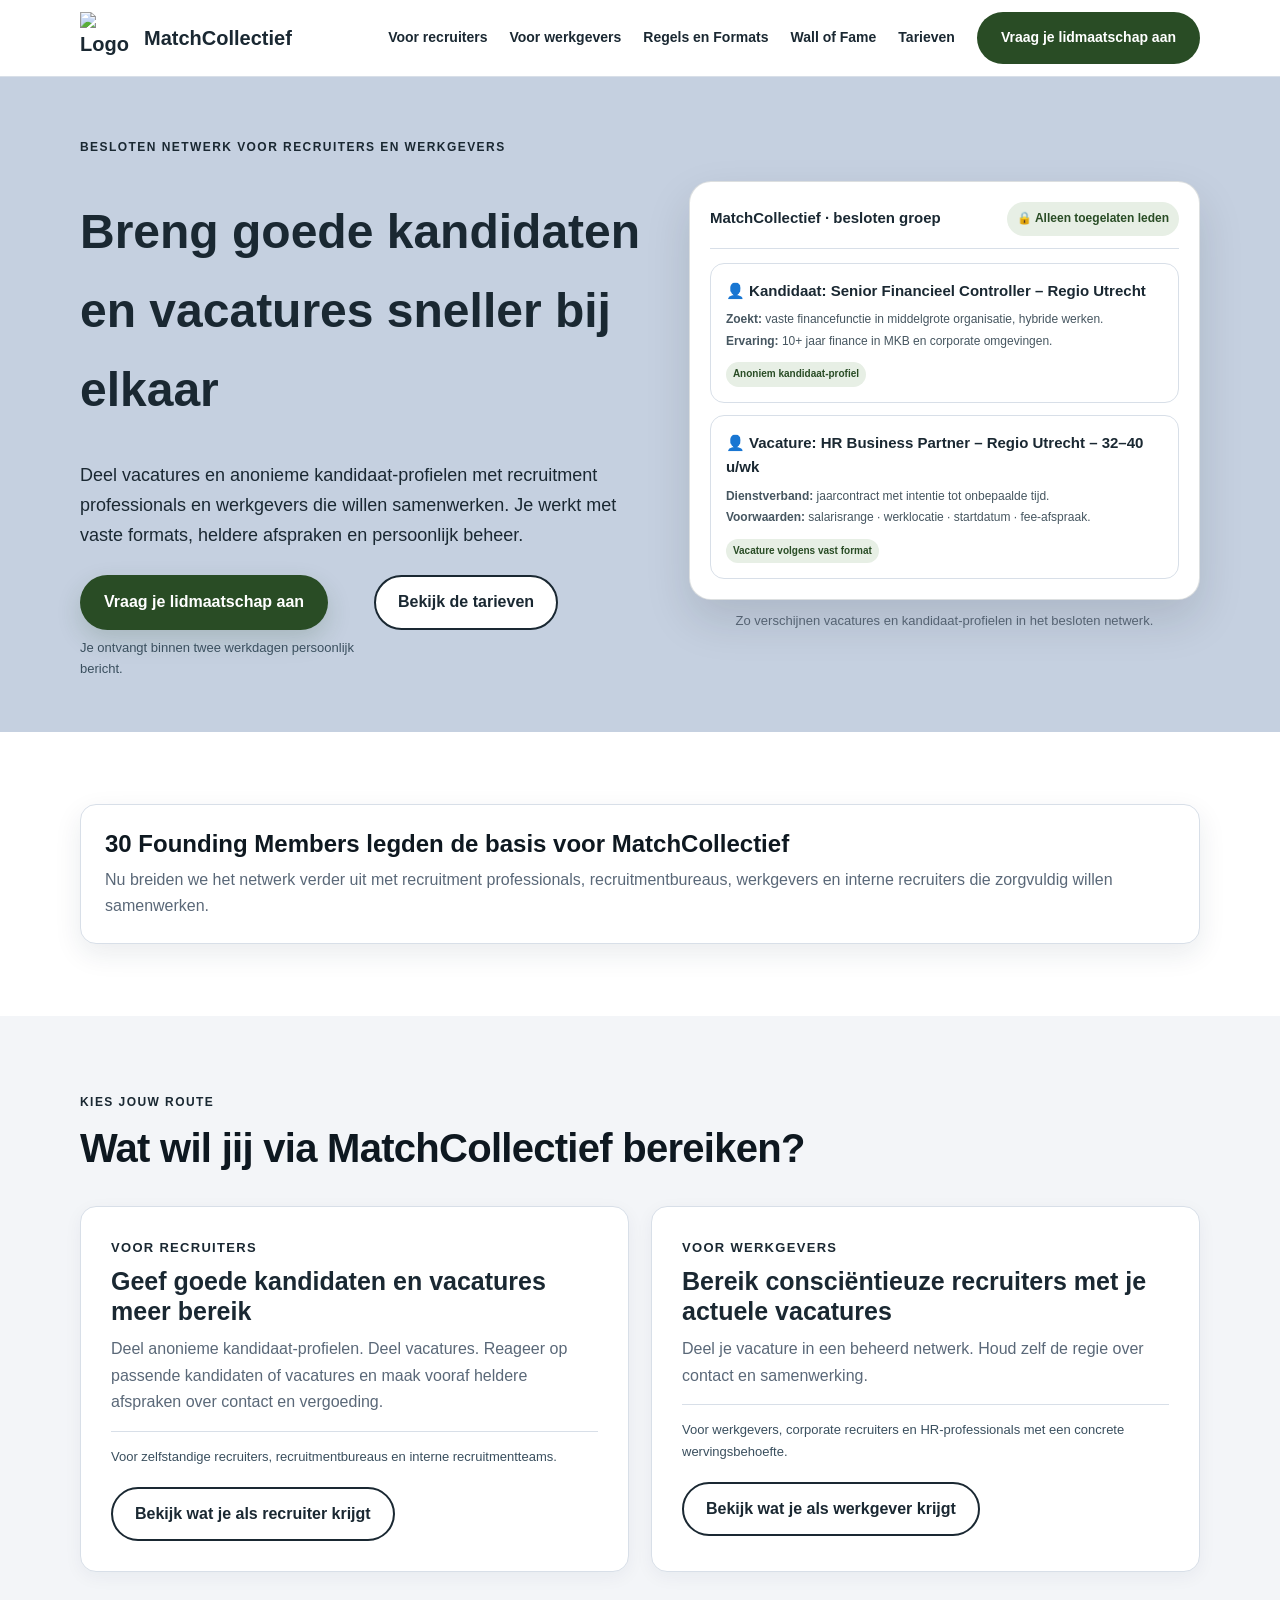
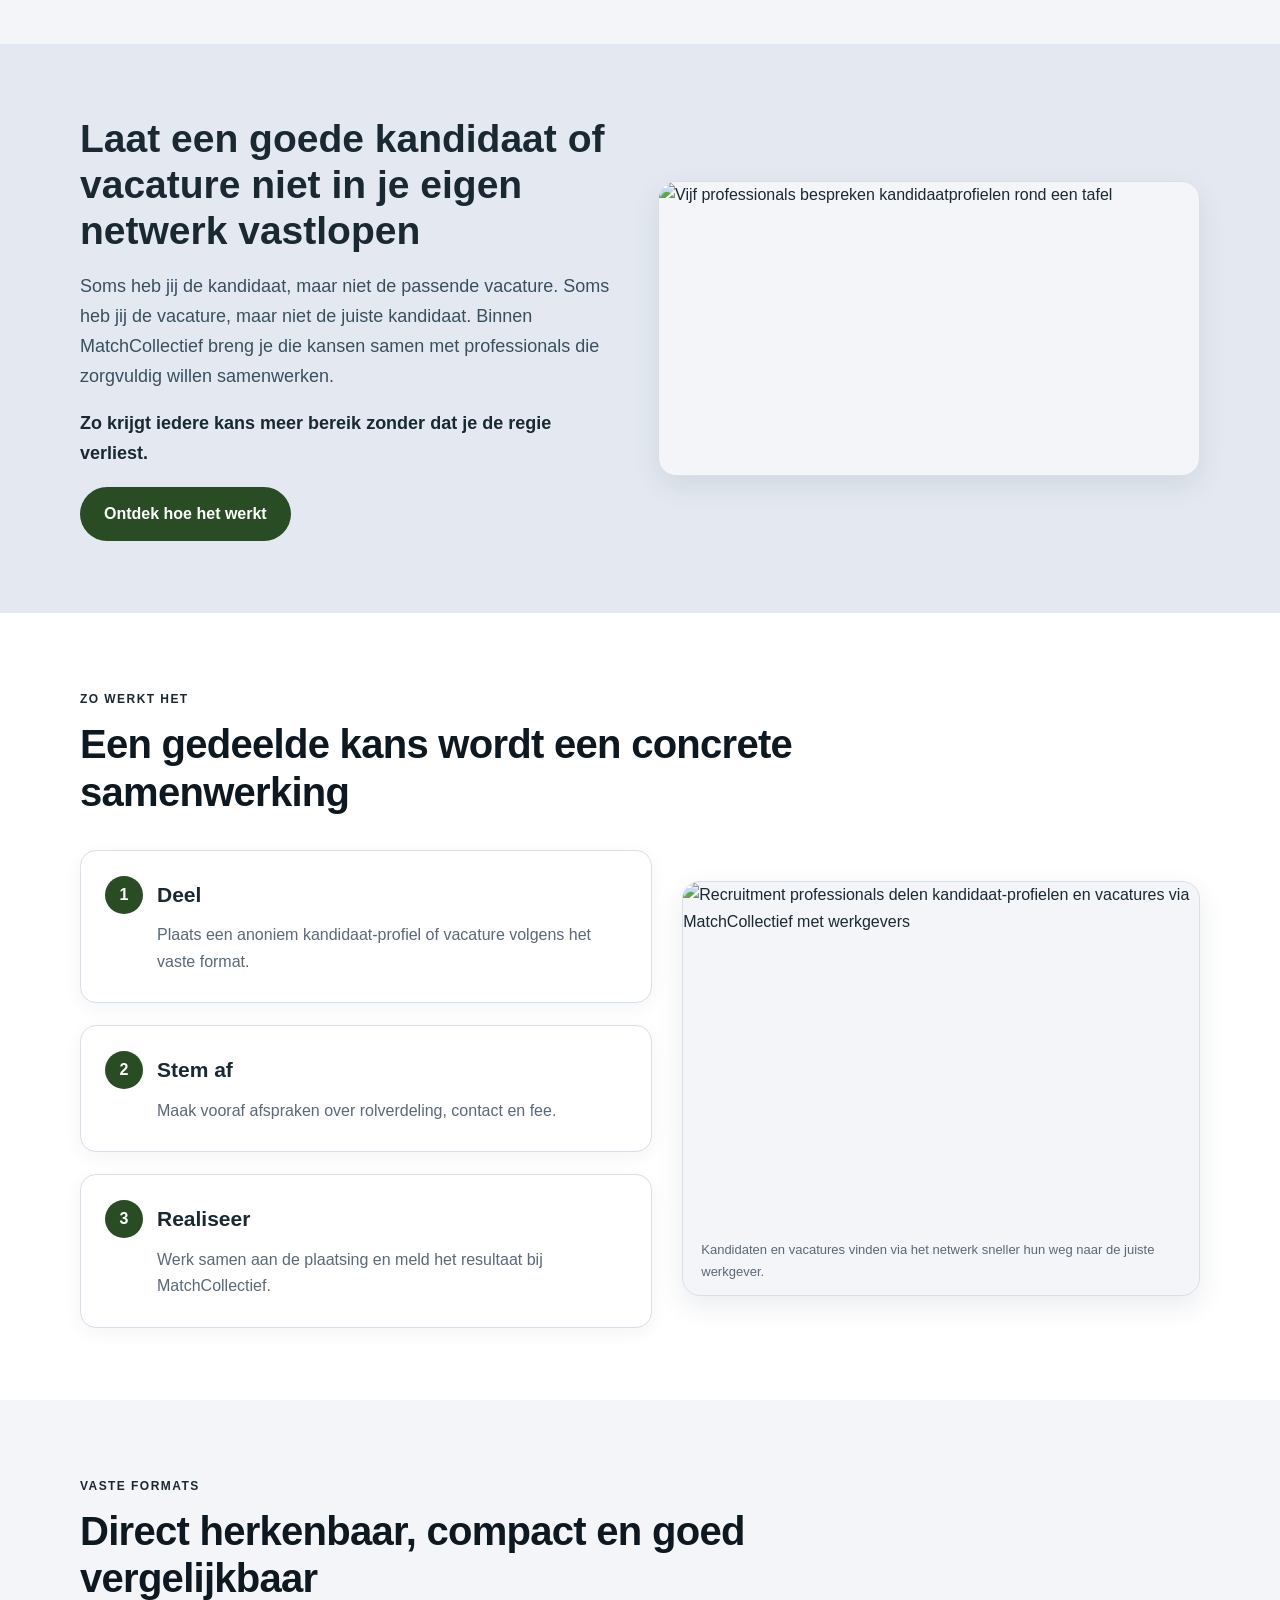
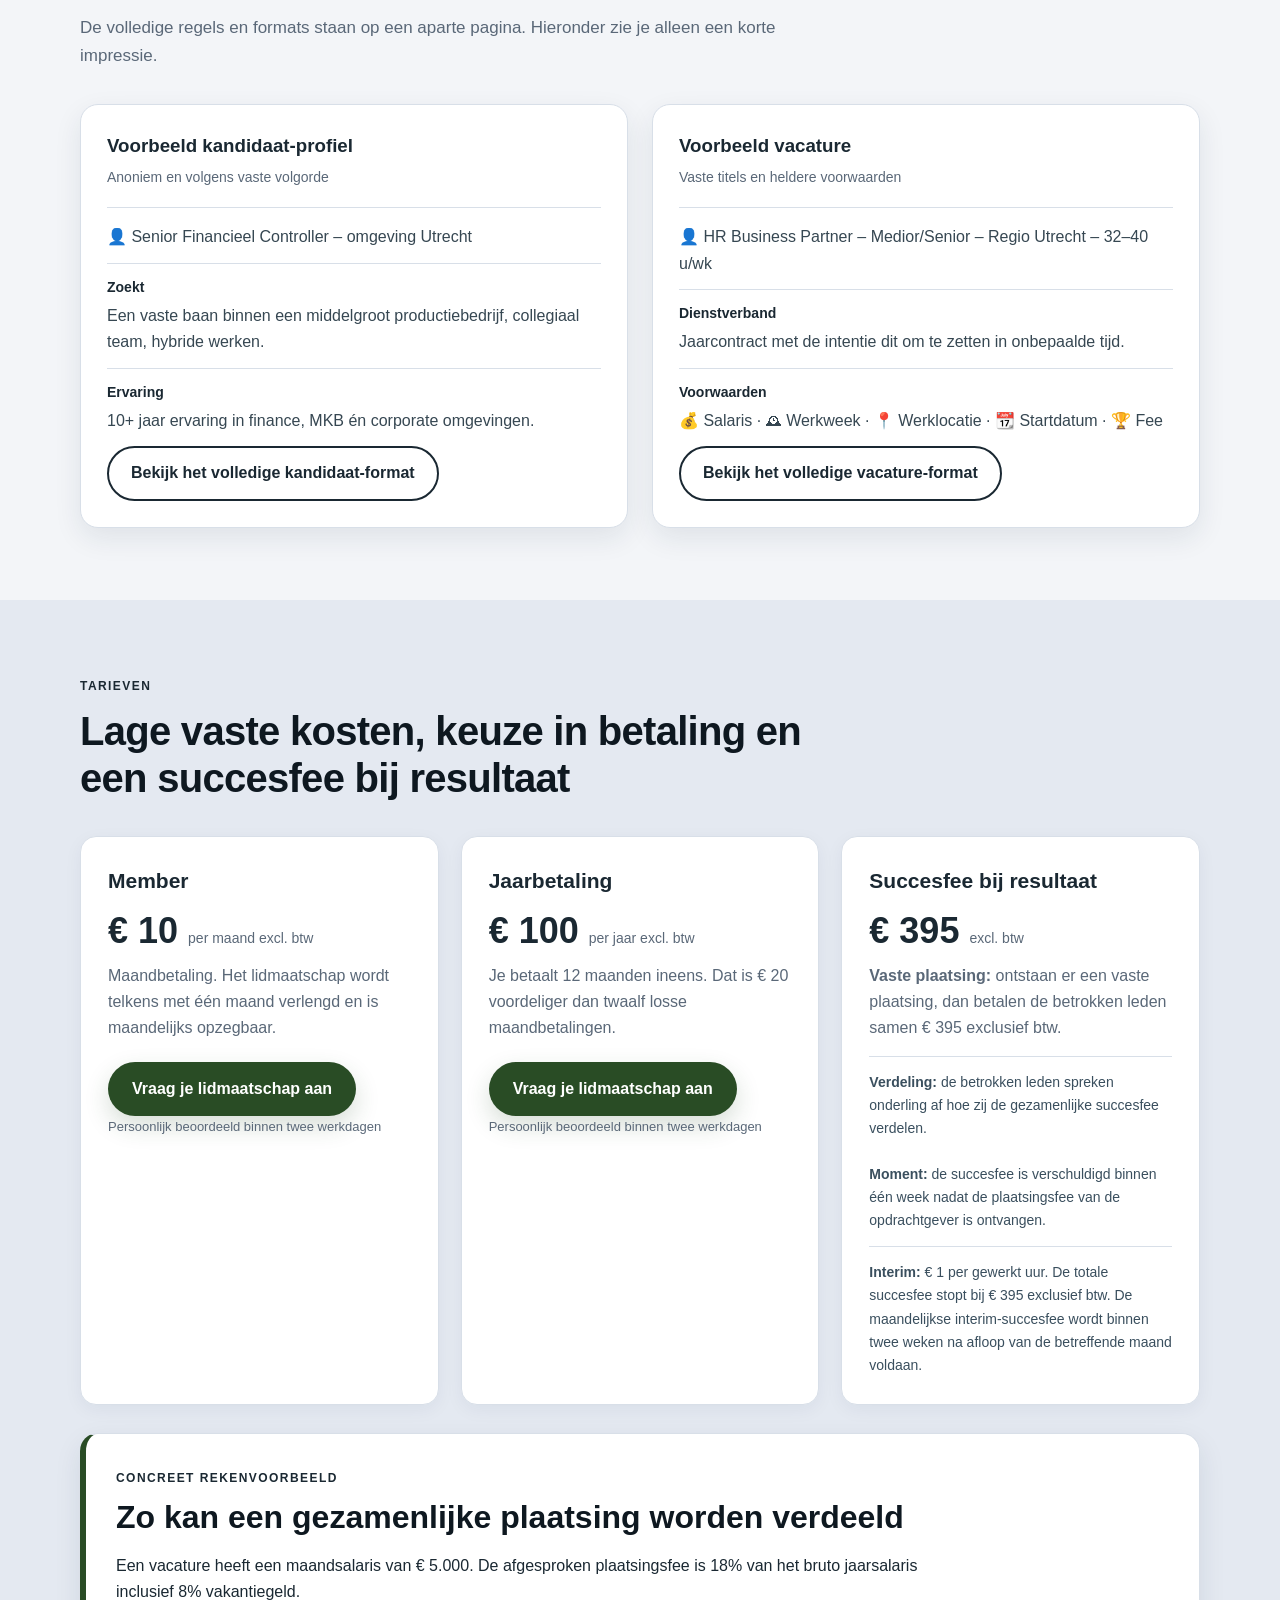
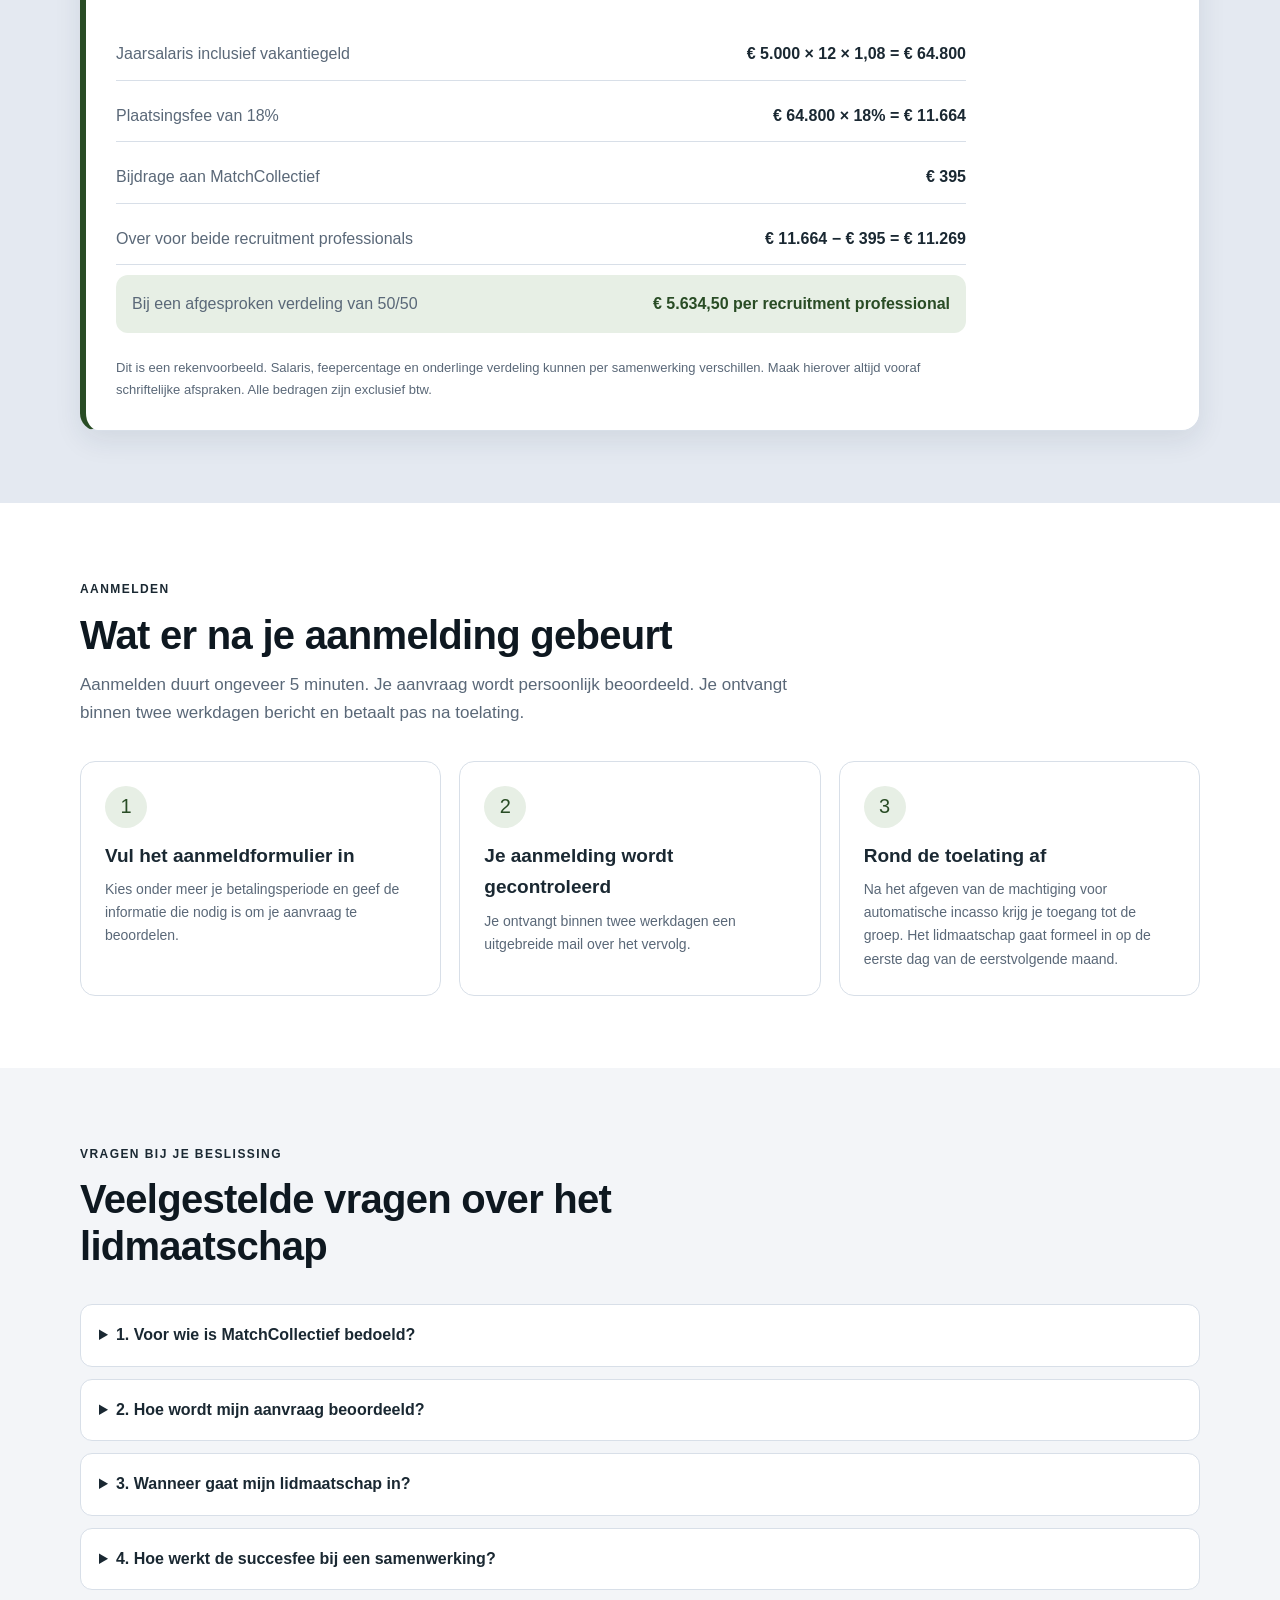
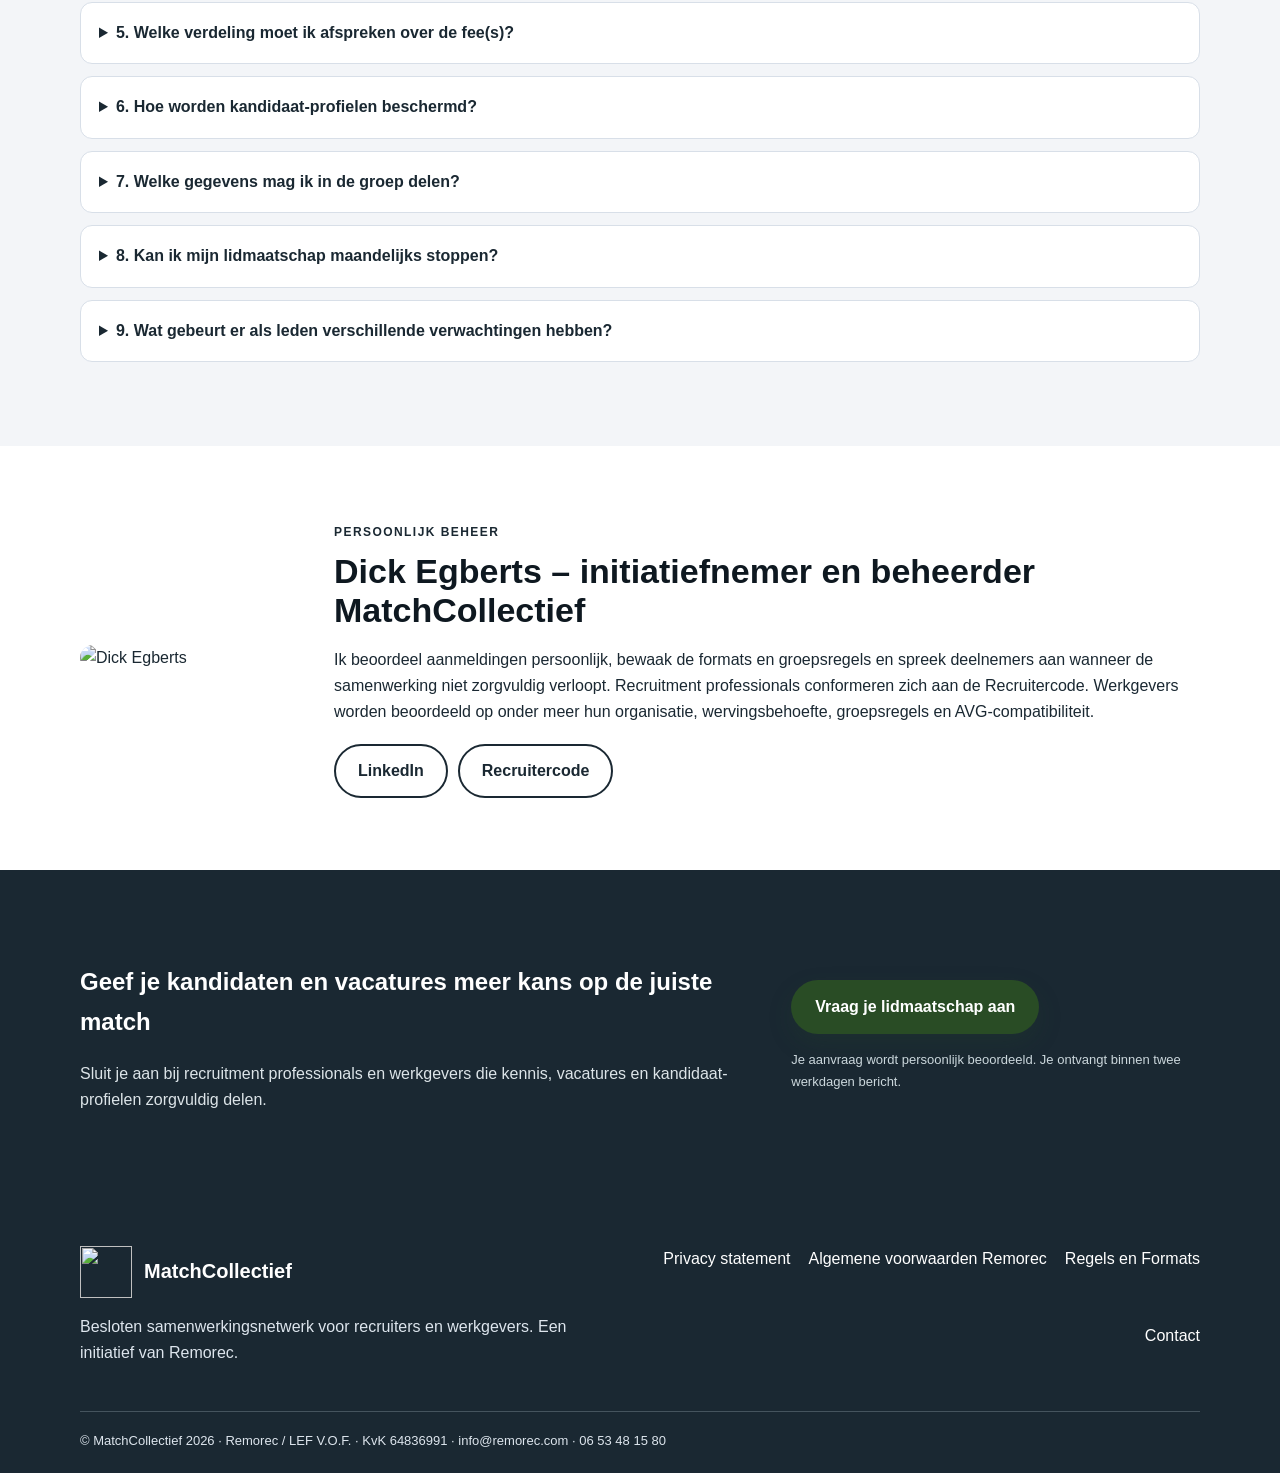
==== commit faef890b: "Restore relevant photography with responsive layouts and descriptive alt text" ====
--- a/index.html
+++ b/index.html
@@ -13,7 +13,7 @@
 </div></div></section><section class="alt"><div class="wrap"><div class="section-head"><span class="eyebrow">KIES JOUW ROUTE</span><h2>Wat wil jij via MatchCollectief bereiken?</h2></div><div class="grid-2">
 <article class="card route-card"><div class="route-title">Voor recruiters</div><h3>Geef goede kandidaten en vacatures meer bereik</h3><p>Deel anonieme kandidaat-profielen. Deel vacatures. Reageer op passende kandidaten of vacatures en maak vooraf heldere afspraken over contact en vergoeding.</p><p class="extra">Voor zelfstandige recruiters, recruitmentbureaus en interne recruitmentteams.</p><a class="btn btn-outline" href="voor-recruiters.html">Bekijk wat je als recruiter krijgt</a></article>
 <article class="card route-card"><div class="route-title">Voor werkgevers</div><h3>Bereik consciëntieuze recruiters met je actuele vacatures</h3><p>Deel je vacature in een beheerd netwerk. Houd zelf de regie over contact en samenwerking.</p><p class="extra">Voor werkgevers, corporate recruiters en HR-professionals met een concrete wervingsbehoefte.</p><a class="btn btn-outline" href="voor-werkgevers.html">Bekijk wat je als werkgever krijgt</a></article>
-</div></div></section><section class="desire-block"><div class="wrap desire-inner"><h2>Laat een goede kandidaat of vacature niet in je eigen netwerk vastlopen</h2><p>Soms heb jij de kandidaat, maar niet de passende vacature. Soms heb jij de vacature, maar niet de juiste kandidaat. Binnen MatchCollectief breng je die kansen samen met professionals die zorgvuldig willen samenwerken.</p><p class="closing">Zo krijgt iedere kans meer bereik zonder dat je de regie verliest.</p><a class="btn btn-green" href="#zo-werkt-het">Ontdek hoe het werkt</a></div></section><section id="zo-werkt-het"><div class="wrap"><div class="section-head"><span class="eyebrow">ZO WERKT HET</span><h2>Een gedeelde kans wordt een concrete samenwerking</h2></div><div class="working-grid"><div class="grid-3 steps"><article class="card step"><h3>Deel</h3><p>Plaats een anoniem kandidaat-profiel of vacature volgens het vaste format.</p></article><article class="card step"><h3>Stem af</h3><p>Maak vooraf afspraken over rolverdeling, contact en fee.</p></article><article class="card step"><h3>Realiseer</h3><p>Werk samen aan de plaatsing en meld het resultaat bij MatchCollectief.</p></article></div><figure class="working-visual"><img src="assets/matchcollectief-werking.webp" alt="Recruitment professionals delen kandidaat-profielen en vacatures via MatchCollectief met werkgevers" width="1200" height="800" loading="lazy"><figcaption>Kandidaten en vacatures vinden via het netwerk sneller hun weg naar de juiste werkgever.</figcaption></figure></div></div></section><section class="alt"><div class="wrap"><div class="section-head"><span class="eyebrow">VASTE FORMATS</span><h2>Direct herkenbaar, compact en goed vergelijkbaar</h2><p>De volledige regels en formats staan op een aparte pagina. Hieronder zie je alleen een korte impressie.</p></div><div class="format-grid">
+</div></div></section><section class="desire-block"><div class="wrap network-story"><div class="desire-inner"><h2>Laat een goede kandidaat of vacature niet in je eigen netwerk vastlopen</h2><p>Soms heb jij de kandidaat, maar niet de passende vacature. Soms heb jij de vacature, maar niet de juiste kandidaat. Binnen MatchCollectief breng je die kansen samen met professionals die zorgvuldig willen samenwerken.</p><p class="closing">Zo krijgt iedere kans meer bereik zonder dat je de regie verliest.</p><a class="btn btn-green" href="#zo-werkt-het">Ontdek hoe het werkt</a></div><div class="editorial-visual"><img src="assets/member-network.webp" alt="Vijf professionals bespreken kandidaatprofielen rond een tafel" width="1400" height="760" loading="lazy" decoding="async"></div></div></section><section id="zo-werkt-het"><div class="wrap"><div class="section-head"><span class="eyebrow">ZO WERKT HET</span><h2>Een gedeelde kans wordt een concrete samenwerking</h2></div><div class="working-grid"><div class="grid-3 steps"><article class="card step"><h3>Deel</h3><p>Plaats een anoniem kandidaat-profiel of vacature volgens het vaste format.</p></article><article class="card step"><h3>Stem af</h3><p>Maak vooraf afspraken over rolverdeling, contact en fee.</p></article><article class="card step"><h3>Realiseer</h3><p>Werk samen aan de plaatsing en meld het resultaat bij MatchCollectief.</p></article></div><figure class="working-visual"><img src="assets/matchcollectief-werking.webp" alt="Recruitment professionals delen kandidaat-profielen en vacatures via MatchCollectief met werkgevers" width="1200" height="800" loading="lazy"><figcaption>Kandidaten en vacatures vinden via het netwerk sneller hun weg naar de juiste werkgever.</figcaption></figure></div></div></section><section class="alt"><div class="wrap"><div class="section-head"><span class="eyebrow">VASTE FORMATS</span><h2>Direct herkenbaar, compact en goed vergelijkbaar</h2><p>De volledige regels en formats staan op een aparte pagina. Hieronder zie je alleen een korte impressie.</p></div><div class="format-grid">
 <div class="format-card"><h3>Voorbeeld kandidaat-profiel</h3><div class="format-sub">Anoniem en volgens vaste volgorde</div><div class="format-block"><div class="format-copy">👤 Senior Financieel Controller – omgeving Utrecht</div></div><div class="format-block"><div class="format-label">Zoekt</div><div class="format-copy">Een vaste baan binnen een middelgroot productiebedrijf, collegiaal team, hybride werken.</div></div><div class="format-block"><div class="format-label">Ervaring</div><div class="format-copy">10+ jaar ervaring in finance, MKB én corporate omgevingen.</div></div><a class="btn btn-outline" href="regels-en-formats.html#kandidaat">Bekijk het volledige kandidaat-format</a></div>
 <div class="format-card"><h3>Voorbeeld vacature</h3><div class="format-sub">Vaste titels en heldere voorwaarden</div><div class="format-block"><div class="format-copy">👤 HR Business Partner – Medior/Senior – Regio Utrecht – 32–40 u/wk</div></div><div class="format-block"><div class="format-label">Dienstverband</div><div class="format-copy">Jaarcontract met de intentie dit om te zetten in onbepaalde tijd.</div></div><div class="format-block"><div class="format-label">Voorwaarden</div><div class="format-copy">💰 Salaris · 🕰 Werkweek · 📍 Werklocatie · 📆 Startdatum · 🏆 Fee</div></div><a class="btn btn-outline" href="regels-en-formats.html#vacature">Bekijk het volledige vacature-format</a></div>
 </div></div></section><!-- RESULTATEN UIT HET NETWERK: voorlopig bewust niet gepubliceerd. Bij iedere toekomstige website-update opnieuw beoordelen zodra controleerbare cases/ervaringen beschikbaar zijn. --><section class="brand-section" id="tarieven"><div class="wrap"><div class="section-head"><span class="eyebrow">TARIEVEN</span><h2>Lage vaste kosten, keuze in betaling en een succesfee bij resultaat</h2></div><div class="grid-3">
--- a/assets/style.css
+++ b/assets/style.css
@@ -227,3 +227,10 @@
 .success-mark{width:58px;height:58px;border-radius:50%;display:grid;place-items:center;background:var(--green-soft);color:var(--green);font-size:30px;font-weight:900;margin:0 auto 17px}
 @media(max-width:880px){.form-layout{grid-template-columns:1fr}.form-aside{position:static}.form-aside-card{max-width:none}}
 @media(max-width:650px){.form-hero{padding:42px 0 36px}.form-hero h1{font-size:34px}.form-main{padding:30px 0 54px}.form-section,.form-submit-area{padding:22px 18px}.form-section-heading h2{font-size:20px}.choice-grid,.choice-grid-wide,.payment-grid,.form-grid{grid-template-columns:1fr}.form-field-full{grid-column:auto}.inline-choices{flex-direction:column;gap:9px}.thank-you-main{padding:46px 0}.thank-you-card{padding:30px 20px}.thank-you-card .btn{width:100%}}
+
+/* Herstelde fotografie: volledige beelden, met behoud van de beeldverhouding. */
+.editorial-visual{min-width:0;overflow:hidden;border:1px solid var(--line);border-radius:18px;background:var(--paper);box-shadow:var(--shadow)}
+.editorial-visual img{display:block;width:100%;height:auto}
+.network-story{display:grid;grid-template-columns:minmax(0,1fr) minmax(0,1fr);gap:36px;align-items:center}
+.network-story .desire-inner{min-width:0}
+@media(max-width:880px){.network-story{grid-template-columns:1fr;gap:28px}}
